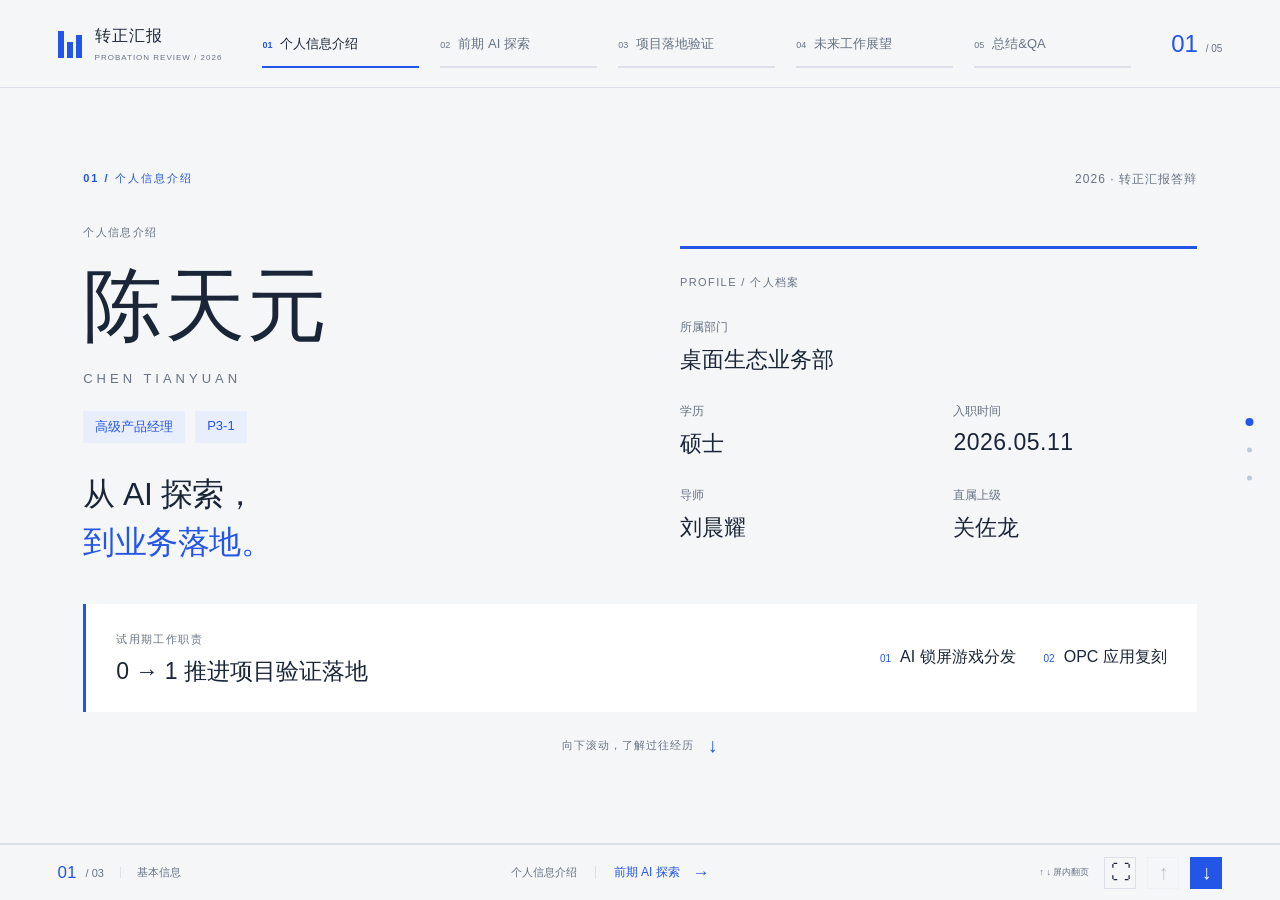
==== docs/index.html @ b596bbc9 "v1.0" ====
<!doctype html><html lang="zh-CN"><head><meta charset="utf-8"><meta name="viewport" content="width=device-width,initial-scale=1"><meta name="color-scheme" content="light"><title>个人信息介绍 · 陈天元转正汇报答辩</title><meta name="description" content="陈天元转正汇报答辩，纵向分屏演示。"><link rel="icon" href="data:image/svg+xml,%3Csvg xmlns='http://www.w3.org/2000/svg' viewBox='0 0 64 64'%3E%3Crect width='64' height='64' rx='12' fill='%232355e6'/%3E%3Ctext x='32' y='44' text-anchor='middle' fill='white' font-size='38'%3EC%3C/text%3E%3C/svg%3E"><link rel="stylesheet" href="assets/styles.css?v=9"><script src="assets/presentation.js?v=6" defer></script></head><body data-page="0"><a class="skip-link" href="#profile">跳至正文</a><header class="topbar"><a class="brand" href="index.html" aria-label="返回个人信息介绍"><span class="brand-icon" aria-hidden="true"><i></i><i></i><i></i></span><span>转正汇报<small>PROBATION REVIEW / 2026</small></span></a><nav class="progress-nav" aria-label="答辩章节"><a href="index.html" data-chapter="0" aria-current="page"><small>01</small>个人信息介绍<i></i></a><a href="02-ai-exploration.html" data-chapter="1"><small>02</small>前期 AI 探索<i></i></a><a href="03-project-validation.html" data-chapter="2"><small>03</small>项目落地验证<i></i></a><a href="04-outlook.html" data-chapter="3"><small>04</small>未来工作展望<i></i></a><a href="05-summary-qa.html" data-chapter="4"><small>05</small>总结&QA<i></i></a></nav><span class="chapter-count"><strong>01</strong> / 05</span></header><main class="deck" id="main" tabindex="-1" aria-label="个人信息介绍纵向演示"><section id="profile" class="slide profile-slide" data-chapter="0" data-label="基本信息" aria-labelledby="profile-title"><div class="slide-inner"><div class="intro-kicker"><span class="eyebrow">01 / 个人信息介绍</span><span class="review-tag">2026 · 转正汇报答辩</span></div><div class="profile-hero"><div class="hero-name"><p class="micro">个人信息介绍</p><h1 id="profile-title">陈天元<span>CHEN TIANYUAN</span></h1><div class="role-row"><span>高级产品经理</span><span>P3-1</span></div><p class="hero-statement">从 AI 探索，<br><em>到业务落地。</em></p></div><div class="profile-details"><span class="micro">PROFILE / 个人档案</span><dl class="facts"><div><dt>所属部门</dt><dd>桌面生态业务部</dd></div><div><dt>学历</dt><dd>硕士</dd></div><div><dt>入职时间</dt><dd class="date">2026.05.11</dd></div><div><dt>导师</dt><dd>刘晨耀</dd></div><div><dt>直属上级</dt><dd>关佐龙</dd></div></dl></div></div><div class="responsibility"><div><span class="micro">试用期工作职责</span><h2>0 → 1 推进项目验证落地</h2></div><div class="project-tags"><span><i>01</i>AI 锁屏游戏分发</span><span><i>02</i>OPC 应用复刻</span></div></div><a class="scroll-cue" href="#experience">向下滚动，了解过往经历 <span>↓</span></a></div></section><section id="experience" class="slide experience-slide" data-chapter="0" data-label="过往经历与项目" aria-labelledby="experience-title"><div class="slide-inner"><div class="experience-lead"><p class="eyebrow">01 / 个人信息介绍</p><h2 id="experience-title">多年 <em>AI & Agent</em> 产品经验</h2><p class="experience-summary">主导多个北美 AI 产品 <strong>0–1 落地</strong>，完成产品业务闭环。</p><div class="capability"><span>AI 全链路构建</span><div class="capability-steps"><b>数据采集</b><i aria-hidden="true">→</i><b>数据标注</b><i aria-hidden="true">→</i><b>Benchmark 设计</b><i aria-hidden="true">→</i><b>模型训练</b><i aria-hidden="true">→</i><b>调参优化</b><i aria-hidden="true">→</i><b>Agent 编排</b></div></div></div><div class="case-grid">
<article class="case-card panel"><div class="case-top"><span class="case-index">01</span><span class="micro">内容分发 · 商业闭环</span><span class="arrow-icon">↗</span></div><h3>北美短剧分发平台</h3><p class="case-description">跑通素人内容分发业务，完成 AI 生成到商业转化闭环。</p><div class="metrics"><div><strong><span>＞</span>1,000</strong><span>月活跃用户（MAU）</span></div><div><strong>100<span>+</span></strong><span>人均月发布量</span></div><div><strong><span>$</span>15</strong><span>平均单次发布变现</span></div></div><div class="case-highlight"><span class="highlight-icon">✦</span><p><b>Agent 7×24 小时账号托管</b><br>支持自动发布、自主运营涨粉。</p></div></article>
<article class="case-card panel"><div class="case-top"><span class="case-index">02</span><span class="micro">跨境电商 · 增长提效</span><span class="arrow-icon">↗</span></div><h3>企业 AI 中台</h3><p class="case-description">支撑跨境电商 GMV 增长与成本结构优化。</p><div class="metrics"><div><strong>60<span>% ↓</span></strong><span>商品上新周期</span></div><div><strong><span>+</span>18<span>%</span></strong><span>订单数</span></div><div><strong>亿级</strong><span>间接赋能 GMV 增长</span></div></div><div class="case-highlight"><span class="highlight-icon">✦</span><p><b>市场调研 & 商品素材生成 Agent</b><br>搭建供应链模型，提高流转率。</p></div></article>
</div></div></section><section id="trial-review" class="slide trial-slide" data-chapter="0" data-label="试用期回顾" aria-labelledby="trial-review-title"><div class="slide-inner"><div class="experience-lead"><p class="eyebrow">01 / 个人信息介绍</p><h2 id="trial-review-title">试用期回顾</h2><p class="experience-summary">从了解业务与团队，到探索方向、实践落地。</p></div><div class="trial-timeline"><article class="trial-stage"><div class="trial-stage-head"><span>01</span><p>第 1 个月</p></div><ul><li>公司制度、企业背景培训</li><li>业务学习了解</li></ul></article><article class="trial-stage"><div class="trial-stage-head"><span>02</span><p>第 2–3 个月</p></div><ul><li>AI 方向探索脑爆</li><li>Demo 构建及初步验证</li></ul></article><article class="trial-stage"><div class="trial-stage-head"><span>03</span><p>第 4–6 个月</p></div><ul><li>AI 项目落地实践</li></ul></article></div></div></section></main><nav class="screen-dots" aria-label="本模块分屏导航"><a href="#profile" aria-label="第 1 屏：基本信息" title="基本信息" aria-current="true"><i></i></a><a href="#experience" aria-label="第 2 屏：过往经历与项目" title="过往经历与项目"><i></i></a><a href="#trial-review" aria-label="第 3 屏：试用期回顾" title="试用期回顾"><i></i></a></nav><footer class="presentation-controls"><div class="current-screen"><strong>01</strong><span>/ 03</span><i></i><span class="screen-label">基本信息</span></div><nav class="module-navigation" aria-label="切换模块"><span class="module-start">个人信息介绍</span><span class="module-divider"></span><a class="module-link next-module" href="02-ai-exploration.html">前期 AI 探索<span>→</span></a></nav><div class="control-actions"><span class="keyboard-tip">↑ ↓ 屏内翻页</span><button class="fullscreen-button" aria-label="全屏演示" title="全屏演示（F）">⛶</button><button class="previous-screen" aria-label="上一屏" title="上一屏（↑）" disabled>↑</button><button class="next-screen" aria-label="下一屏" title="下一屏（↓）" >↓</button></div></footer><div class="toast" role="status"></div></body></html>
---- docs/assets/styles.css ----
:root{font-family:Arial,"PingFang SC","Microsoft YaHei",sans-serif;color:#1a2537;background:#f5f6f8;--blue:#2355e6;--muted:#677383;--line:#dce1e9;--header:88px;--footer:56px;font-synthesis:none;-webkit-font-smoothing:antialiased}*{box-sizing:border-box}body{margin:0;overflow:hidden}a{color:inherit;text-decoration:none}button{font:inherit;border:0;background:none;color:inherit;cursor:pointer}h1,h2,h3,p,dl{margin:0}em{font-style:normal;color:var(--blue)}a:focus-visible,button:focus-visible{outline:2px solid var(--blue);outline-offset:5px}::selection{background:#dce5ff}.topbar{position:fixed;top:0;left:0;right:0;height:var(--header);display:flex;align-items:center;gap:40px;padding:0 4.5%;background:#f5f6f8f5;border-bottom:1px solid var(--line);z-index:20;backdrop-filter:blur(16px)}.brand{display:flex;align-items:center;gap:13px;white-space:nowrap;font-size:16px;font-weight:600;letter-spacing:1px}.brand small{display:block;margin-top:6px;font-size:8px;font-weight:400;letter-spacing:1px;color:var(--muted)}.brand-icon{display:flex;gap:3px;align-items:flex-end;height:28px}.brand-icon i{display:block;width:6px;height:27px;background:var(--blue)}.brand-icon i:nth-child(2){height:16px}.brand-icon i:last-child{height:23px}.progress-nav{display:flex;align-items:center;gap:21px;flex:1;min-width:0}.progress-nav a{position:relative;flex:1;white-space:nowrap;font-size:13px;color:var(--muted);padding:20px 0}.progress-nav small{font-size:9px;margin-right:8px;color:var(--muted)}.progress-nav a i{position:absolute;bottom:5px;height:2px;width:100%;left:0;background:var(--line)}.progress-nav a[aria-current]{color:#1a2537;font-weight:600}.progress-nav a[aria-current] small{color:var(--blue)}.progress-nav a[aria-current] i{background:var(--blue)}.progress-nav a.completed i{background:#aabcf3}.chapter-count{font-size:10px;color:var(--muted);white-space:nowrap}.chapter-count strong{font-size:24px;font-weight:400;color:var(--blue);margin-right:5px}.deck{position:fixed;inset:var(--header) 0 var(--footer);overflow-y:auto;overflow-x:hidden;scroll-behavior:smooth;scroll-snap-type:y proximity;overscroll-behavior-y:contain;scrollbar-width:thin;scrollbar-color:#c3cddd transparent}.slide{min-height:100%;scroll-snap-align:start;position:relative;display:flex;align-items:center;border-bottom:1px solid var(--line);padding:38px 6.5% 42px}.slide:last-child{border:0}.slide-inner{width:100%;max-width:1300px;margin:auto}.eyebrow{font-size:11px;letter-spacing:2px;color:var(--blue);font-weight:600;line-height:1.6}.micro{font-size:11px;color:var(--muted);letter-spacing:1.4px;line-height:1.7}.intro-kicker{display:flex;justify-content:space-between;align-items:center;margin-bottom:35px}.review-tag{font-size:12px;color:var(--muted);letter-spacing:1px}.profile-hero{display:grid;grid-template-columns:1fr 1fr;gap:80px;align-items:center}.hero-name h1{font-size:80px;font-weight:600;letter-spacing:2px;line-height:1.25;margin-top:14px}.hero-name h1 span{display:block;font-size:13px;font-weight:400;color:var(--muted);letter-spacing:4px;margin-top:15px}.role-row{display:flex;gap:10px;margin-top:24px}.role-row span{padding:7px 12px;background:#e9eefc;color:var(--blue);font-size:13px}.hero-statement{font-size:32px;line-height:1.5;letter-spacing:-.5px;margin-top:27px}.profile-details{border-top:3px solid var(--blue);padding-top:23px}.facts{display:grid;grid-template-columns:1fr 1fr;gap:28px 30px;margin-top:27px}.facts div:first-child{grid-column:1/-1}.facts dt{font-size:12px;color:var(--muted);margin-bottom:9px}.facts dd{font-size:22px;margin:0;font-weight:500}.facts .date{font-size:23px;letter-spacing:.5px}.responsibility{display:flex;align-items:center;justify-content:space-between;gap:30px;margin-top:38px;padding:25px 30px;background:#fff;border-left:3px solid var(--blue)}.responsibility h2{font-size:23px;font-weight:500;margin-top:7px}.project-tags{display:flex;gap:28px;flex-wrap:wrap}.project-tags span{font-size:16px}.project-tags i{font-style:normal;font-size:10px;color:var(--blue);margin-right:9px}.scroll-cue{display:flex;align-items:center;gap:14px;width:max-content;margin:22px auto 0;font-size:11px;letter-spacing:1px;color:var(--muted)}.scroll-cue span{font-size:20px;color:var(--blue)}.slide-heading{display:flex;align-items:flex-end;justify-content:space-between;gap:24px;margin-bottom:30px}.slide-heading .eyebrow{margin-bottom:14px}.slide-heading h2{font-size:36px;font-weight:600;line-height:1.4;letter-spacing:-1px}.heading-note{font-size:11px;color:var(--muted);line-height:1.8;white-space:nowrap;border-left:2px solid var(--blue);padding-left:14px;margin-bottom:7px}.experience-intro{margin-bottom:28px}.experience-intro>p{font-size:14px;color:var(--muted);line-height:1.9}.experience-intro strong{display:block;font-size:20px;color:#1a2537;font-weight:500;margin-bottom:5px}.capability{display:flex;gap:17px;align-items:center;flex-wrap:wrap;margin-top:17px;font-size:12px}.capability>span{color:var(--blue);border-right:1px solid var(--line);padding-right:17px}.capability b{font-weight:400}.capability i{font-style:normal;color:#91a2c4}.case-grid{display:grid;grid-template-columns:1fr 1fr;gap:24px}.case-card{background:#fff;padding:25px 28px 20px;border-top:3px solid var(--blue);min-width:0;display:flex;flex-direction:column}.case-top{display:flex;gap:13px;align-items:center;margin-bottom:20px}.case-index{font-size:12px;color:var(--blue)}.case-top .micro{font-size:10px}.arrow-icon{margin-left:auto;color:var(--blue);font-size:20px}.case-card h3{font-size:26px;font-weight:600;margin-bottom:12px;letter-spacing:-.5px}.case-description{color:var(--muted);font-size:13px;line-height:1.8;min-height:47px}.metrics{display:grid;grid-template-columns:repeat(3,1fr);gap:14px;margin:28px 0}.metrics>div{display:flex;flex-direction:column;gap:9px}.metrics strong{font-size:38px;letter-spacing:-1.5px;font-weight:400;color:var(--blue);white-space:nowrap}.metrics strong span{font-size:19px;letter-spacing:-.5px}.metrics>div>span{font-size:10px;color:var(--muted);line-height:1.6}.case-highlight{display:flex;align-items:flex-start;gap:10px;border-top:1px solid var(--line);padding-top:18px;margin-top:auto}.highlight-icon{color:var(--blue)}.case-highlight p{font-size:12px;color:var(--muted);line-height:1.9}.case-highlight b{color:#1a2537;font-weight:500}.metric-note{font-size:9px;color:var(--muted);margin-top:9px}.reflections{margin-top:45px;display:grid;gap:0}.reflections article{display:grid;grid-template-columns:180px 180px 1fr;align-items:center;gap:30px;border-top:1px solid var(--line);padding:35px 0}.reflections article:last-child{border-bottom:1px solid var(--line)}.reflection-number{color:var(--blue);font-size:11px;letter-spacing:1px}.reflections h3{font-size:26px;font-weight:500}.reflections p{font-size:17px;line-height:1.9;color:var(--muted);max-width:640px}.section-description{font-size:15px;line-height:1.8;color:var(--muted);margin-bottom:32px}.framework-grid{display:grid;gap:24px}.cols-3{grid-template-columns:repeat(3,1fr)}.cols-2{grid-template-columns:repeat(2,1fr)}.framework-card{background:#fff;border-top:3px solid var(--blue);padding:32px;position:relative;min-height:330px;overflow:hidden}.framework-index{position:absolute;right:22px;top:10px;font-size:90px;letter-spacing:-5px;color:#eff2fc}.framework-card .micro{position:relative;color:var(--blue);margin-bottom:30px}.framework-card h3{position:relative;font-size:24px;line-height:1.5;font-weight:500;margin-bottom:15px}.framework-card>p:not(.micro){font-size:14px;line-height:1.9;color:var(--muted);max-width:360px}.empty-lines{display:grid;gap:12px;margin:30px 0}.empty-lines i{height:1px;background:var(--line)}.empty-lines i:nth-child(2){width:80%}.empty-lines i:last-child{width:60%}.framework-card>small{font-size:11px;color:var(--muted)}.qa-layout{display:grid;grid-template-columns:1fr 1fr;gap:60px;align-items:center;margin-top:40px}.qa-layout h3{font-size:60px;font-weight:500;letter-spacing:-2px;margin:20px 0 25px}.qa-layout h3 span{display:block;font-size:30px;letter-spacing:0;color:var(--muted);margin-top:12px}.qa-layout>div>p:not(.eyebrow){font-size:13px;color:var(--muted)}.qa-prompt{margin-top:40px;border-left:2px solid var(--blue);padding-left:17px}.qa-prompt span{font-size:12px;color:var(--blue)}.qa-prompt p{font-size:13px;line-height:1.8;color:var(--muted);margin-top:9px}.qa-art{aspect-ratio:1.2;display:flex;flex-direction:column;align-items:center;justify-content:center;background:#e9eefc;position:relative;overflow:hidden}.qa-art:before,.qa-art:after{content:"";position:absolute;width:85%;height:45%;border:1px solid #cbd6f5;border-radius:50%;transform:rotate(-35deg)}.qa-art:after{transform:rotate(35deg)}.qa-art>span{font-size:130px;color:var(--blue);letter-spacing:-8px;position:relative;z-index:1}.qa-art i{font:italic 70px Georgia,serif;color:#7886a1;margin:0 4px}.qa-art p{font-size:11px!important;position:relative;z-index:1;margin-top:20px;letter-spacing:1px}.screen-dots{position:fixed;right:18px;top:50%;transform:translateY(-50%);z-index:15;display:flex;flex-direction:column;gap:3px}.screen-dots a{height:25px;width:25px;display:grid;place-items:center}.screen-dots i{width:5px;height:5px;background:#bdc8de;border-radius:50%;transition:transform .2s,background .2s}.screen-dots a[aria-current] i{background:var(--blue);transform:scale(1.6)}.presentation-controls{height:var(--footer);position:fixed;bottom:0;left:0;right:0;display:flex;align-items:center;justify-content:space-between;padding:0 4.5%;border-top:1px solid var(--line);background:#f5f6f8f5;backdrop-filter:blur(16px);z-index:20}.current-screen{display:flex;align-items:center;gap:9px;font-size:11px;color:var(--muted)}.current-screen strong{font-size:17px;color:var(--blue);font-weight:500}.current-screen i{height:11px;width:1px;background:var(--line);margin:0 7px}.control-actions{display:flex;align-items:center;gap:11px}.control-actions button{width:32px;height:32px;font-size:20px;border:1px solid var(--line)}.control-actions .next-screen{color:white;background:var(--blue);border-color:var(--blue)}.control-actions button:disabled{opacity:.25;cursor:default}.control-actions button:hover:not(:disabled){box-shadow:0 0 0 2px #2355e61a}.keyboard-tip{font-size:10px;color:var(--muted);margin-right:16px}.skip-link{position:fixed;top:-90px;left:20px;padding:12px;background:var(--blue);color:white;z-index:50}.skip-link:focus{top:10px}.toast{position:fixed;bottom:75px;left:50%;transform:translateX(-50%);background:#1a2537;color:white;padding:12px 20px;font-size:12px;border-radius:4px;z-index:30;opacity:0;pointer-events:none}.toast.show{opacity:1}
@media(min-width:1550px) and (min-height:900px){.hero-name h1{font-size:100px}.hero-statement{font-size:40px}.profile-hero{gap:120px}.facts{gap:35px}.facts dd{font-size:25px}.responsibility{margin-top:55px;padding:32px}.slide-heading h2{font-size:44px}.case-card{padding:35px}.case-card h3{font-size:30px}.metrics strong{font-size:46px}.case-description,.case-highlight p{font-size:15px}.metrics>div>span{font-size:12px}.experience-intro>p{font-size:17px}.experience-intro strong{font-size:24px}.reflections article{padding:45px 0}}
@media(max-width:1150px){.topbar{gap:25px;padding:0 4%}.progress-nav{gap:14px}.progress-nav a{font-size:11px}.brand{font-size:14px}.brand small{font-size:7px}.chapter-count{display:none}.slide{padding-left:6%;padding-right:6%}.profile-hero{gap:55px}.hero-name h1{font-size:70px}.hero-statement{font-size:29px}.facts dd{font-size:20px}.responsibility h2{font-size:21px}.project-tags{gap:15px}.project-tags span{font-size:13px}.slide-heading h2{font-size:31px}.heading-note{font-size:10px}.case-card{padding:23px}.case-card h3{font-size:23px}.metrics strong{font-size:31px}.metrics strong span{font-size:16px}.metrics>div>span{font-size:9px}.reflections article{grid-template-columns:140px 150px 1fr;gap:20px}.reflections p{font-size:15px}.reflections h3{font-size:23px}.framework-card{padding:24px}.framework-card h3{font-size:21px}.qa-layout{gap:35px}.qa-layout h3{font-size:50px}.qa-art>span{font-size:100px}}
@media(max-width:800px){:root{--header:118px}.topbar{padding:15px 25px 0;gap:8px;flex-wrap:wrap;align-content:space-between}.brand{font-size:14px}.chapter-count{display:block;margin-left:auto}.progress-nav{order:3;flex-basis:100%;overflow-x:auto;gap:24px;min-height:55px;scrollbar-width:none}.progress-nav a{flex:none;font-size:12px;padding:17px 0;min-width:110px}.progress-nav a:last-child{min-width:80px}.slide{padding:32px 35px 36px}.screen-dots{right:5px}.profile-hero{gap:35px}.hero-name h1{font-size:57px}.hero-statement{font-size:26px}.facts{gap:24px 20px}.facts dd{font-size:17px}.facts .date{font-size:18px}.responsibility{padding:22px;align-items:flex-start;flex-direction:column;gap:18px}.responsibility h2{font-size:22px}.project-tags span{font-size:15px}.slide-heading{display:block}.slide-heading h2{font-size:30px}.heading-note{margin-top:16px;white-space:normal}.case-grid{gap:18px}.case-card{padding:20px}.case-card h3{font-size:21px}.metrics{gap:7px}.metrics strong{font-size:26px}.metrics strong span{font-size:14px}.case-description{font-size:12px}.case-highlight p{font-size:11px}.reflections article{grid-template-columns:140px 1fr;gap:12px 25px}.reflections p{grid-column:2}.framework-grid{grid-template-columns:1fr}.framework-card{min-height:245px;padding:24px}.empty-lines{margin:20px 0}.framework-card .micro{margin-bottom:15px}.qa-layout{grid-template-columns:1fr;gap:30px}.qa-art{aspect-ratio:2;min-height:270px}.qa-layout h3{font-size:48px}.qa-layout h3 span{font-size:28px}.keyboard-tip{display:none}}
@media(max-width:600px){:root{--footer:60px}.deck{scroll-snap-type:none}.topbar{padding-left:20px;padding-right:20px}.slide{padding:30px 25px 35px;align-items:flex-start}.slide-inner{margin:0}.screen-dots{display:none}.intro-kicker{margin-bottom:26px}.eyebrow{font-size:10px}.review-tag{font-size:9px}.profile-hero{grid-template-columns:1fr;gap:30px}.hero-name h1{font-size:66px}.hero-name h1 span{font-size:11px}.hero-name>.micro{font-size:11px}.role-row{margin-top:19px}.hero-statement{font-size:27px;margin-top:22px}.hero-statement br{display:none}.profile-details{padding-top:18px}.facts{margin-top:20px;gap:23px}.facts div:first-child{grid-column:auto}.facts dd{font-size:17px}.facts .date{font-size:18px}.facts dt{font-size:11px}.responsibility{margin-top:28px;padding:20px;gap:18px}.responsibility h2{font-size:19px}.project-tags{display:grid;gap:13px}.project-tags span{font-size:14px}.scroll-cue{font-size:10px;margin-top:20px}.slide-heading h2{font-size:29px;line-height:1.5}.slide-heading h2 em{display:block}.slide-heading .eyebrow{margin-bottom:15px}.slide-heading{margin-bottom:25px}.experience-intro>p{font-size:13px}.experience-intro strong{font-size:20px}.capability{gap:10px;font-size:10px}.capability>span{width:100%;border:0;padding:0;font-size:11px}.case-grid{grid-template-columns:1fr;gap:20px}.case-card{padding:24px 21px}.case-card h3{font-size:25px}.case-description{font-size:13px;min-height:0}.metrics strong{font-size:31px}.metrics strong span{font-size:15px}.metrics>div>span{font-size:10px}.case-highlight p{font-size:12px}.metric-note{font-size:9px}.reflections{margin-top:15px}.reflections article{display:block;padding:27px 0}.reflections h3{margin:15px 0 12px;font-size:25px}.reflections p{font-size:15px}.reflection-number{font-size:10px}.framework-card h3{font-size:23px}.framework-card>p:not(.micro){font-size:13px}.section-description{font-size:13px}.qa-layout{margin-top:30px}.qa-layout h3{font-size:48px}.qa-layout>div>p:not(.eyebrow){font-size:11px}.qa-prompt{margin-top:30px}.qa-prompt p{font-size:12px}.qa-art{aspect-ratio:1.3;min-height:250px}.qa-art>span{font-size:105px}.qa-art i{font-size:60px}.qa-art p{font-size:9px!important}.presentation-controls{padding:0 20px}.current-screen{gap:6px;font-size:10px}.current-screen i{margin:0 3px}.control-actions{gap:7px}.control-actions button{width:30px;height:30px}.toast{max-width:90%;width:max-content}}
@media(max-height:760px){.deck{scroll-snap-type:none}.slide{padding-top:30px;padding-bottom:35px}.intro-kicker{margin-bottom:24px}.hero-name h1{font-size:62px}.hero-statement{font-size:28px;margin-top:20px}.facts{gap:21px}.responsibility{margin-top:25px}.scroll-cue{margin-top:16px}}
@media(prefers-reduced-motion:reduce){.deck{scroll-behavior:auto;scroll-snap-type:none}*{transition:none!important}}
@media print{body{overflow:visible;background:#fff}.topbar,.presentation-controls,.screen-dots,.scroll-cue,.skip-link,.toast{display:none}.deck{position:static;overflow:visible}.slide{display:block;min-height:0;padding:20px 0;break-after:page;border:0}.slide:last-child{break-after:auto}.slide-inner{max-width:none}.case-card,.framework-card,.reflections article{break-inside:avoid}.slide-heading h2{font-size:28px}.hero-name h1{font-size:60px}.case-card{border:1px solid var(--line)}@page{size:A4 landscape;margin:15mm}}
/* Independent modules: page navigation and focused experience presentation. */
.module-navigation{display:flex;align-items:center;gap:18px;margin:0 22px}.module-link{display:inline-flex;align-items:center;gap:13px;font-size:12px;white-space:nowrap;min-height:34px}.module-link:hover{color:var(--blue)}.module-link span{font-size:17px}.next-module{color:var(--blue);font-weight:500}.module-start{font-size:11px;color:var(--muted)}.module-divider{height:13px;width:1px;background:var(--line)}.keyboard-tip{font-size:9px;margin-right:4px}.current-screen{white-space:nowrap}.experience-lead{margin-bottom:28px}.experience-lead .eyebrow{margin-bottom:19px}.experience-lead h2{font-size:41px;line-height:1.35;letter-spacing:-1px;font-weight:600}.experience-summary{font-size:20px;line-height:1.8;color:#39465a;margin-top:14px}.experience-summary strong{font-weight:600;color:var(--blue)}.experience-lead .capability{margin-top:25px;padding:20px 24px;display:flex;gap:28px;background:#eaf0ff;border-left:3px solid var(--blue);flex-wrap:nowrap}.experience-lead .capability>span{font-size:17px;font-weight:600;color:var(--blue);white-space:nowrap;padding-right:28px;border-right:1px solid #c8d4f2}.capability-steps{display:flex;align-items:center;justify-content:space-between;flex:1;gap:20px}.capability-steps b{font-size:17px;font-weight:500;white-space:nowrap}.capability-steps i{font-size:20px;color:#8096c7}.experience-slide .case-highlight{background:#f0f4ff;border:0;border-left:3px solid var(--blue);padding:17px 16px;margin-top:auto;gap:9px}.experience-slide .case-highlight p{font-size:15px;line-height:1.85;color:#3b4b67}.experience-slide .case-highlight b{font-size:17px;line-height:1.7;color:var(--blue);font-weight:600}.experience-slide .case-highlight .highlight-icon{font-size:16px}.experience-slide .case-card{padding-bottom:25px}.experience-slide .metrics{margin:24px 0}.experience-slide .case-description{min-height:47px}.slide video,.slide iframe,.slide img{max-width:100%}.slide video{height:auto}
@media(min-width:1550px) and (min-height:900px){.experience-lead h2{font-size:48px}.experience-summary{font-size:23px}.experience-lead .capability>span,.capability-steps b{font-size:20px}.experience-slide .case-highlight b{font-size:21px}.experience-slide .case-highlight p{font-size:17px}}
@media(max-width:1150px){.keyboard-tip{display:none}.module-navigation{gap:13px;margin:0 15px}.module-link{font-size:11px;gap:9px}.experience-lead h2{font-size:36px}.experience-summary{font-size:18px}.experience-lead .capability{gap:20px;padding:18px}.experience-lead .capability>span{font-size:15px;padding-right:20px}.capability-steps{gap:13px}.capability-steps b{font-size:15px}.experience-slide .case-highlight{padding:14px 12px}.experience-slide .case-highlight b{font-size:15px}.experience-slide .case-highlight p{font-size:13px}}
@media(max-width:800px){:root{--footer:98px}.presentation-controls{display:grid;grid-template-columns:1fr auto;grid-template-rows:49px 49px;padding:0 25px;gap:0}.current-screen{grid-column:1;grid-row:1}.control-actions{grid-column:2;grid-row:1}.module-navigation{grid-column:1/-1;grid-row:2;justify-content:space-between;margin:0;border-top:1px solid var(--line);height:100%}.module-link{font-size:12px}.module-divider{display:none}.experience-lead h2{font-size:32px}.experience-summary{font-size:17px}.experience-lead .capability{flex-direction:column;align-items:stretch;gap:15px}.experience-lead .capability>span{border:0;padding:0}.capability-steps{gap:9px}.capability-steps b{font-size:14px}.experience-slide .case-highlight b{font-size:15px}.experience-slide .case-highlight p{font-size:13px}}
@media(max-width:600px){.presentation-controls{padding:0 20px}.experience-lead h2{font-size:31px;line-height:1.5;letter-spacing:-.8px}.experience-summary{font-size:17px;line-height:1.9;margin-top:15px}.experience-lead .capability{padding:19px 16px;gap:17px;margin-top:22px}.experience-lead .capability>span{width:auto;font-size:16px}.capability-steps{flex-direction:column;align-items:stretch;gap:9px}.capability-steps b{font-size:17px;text-align:center;padding:10px;background:#ffffffb3}.capability-steps i{transform:rotate(90deg);text-align:center;line-height:1;font-size:18px}.experience-slide .case-highlight{padding:17px 13px;margin-top:0}.experience-slide .case-highlight b{font-size:16px}.experience-slide .case-highlight p{font-size:14px}.experience-slide .case-description{min-height:0}.module-link{font-size:11px}.module-start{font-size:11px}}
@media print{.module-navigation{display:none}.experience-lead h2{font-size:30px}.experience-summary{font-size:16px}.experience-lead .capability{padding:15px}.experience-slide .case-highlight b{font-size:15px}.experience-slide .case-highlight p{font-size:12px}}
/* Trial period timeline: a third screen within chapter 01. */
.trial-stage-head{display:flex;align-items:center;gap:16px;padding-bottom:22px;border-bottom:1px solid var(--line)}.trial-stage-head>span{font-size:12px;color:var(--blue);background:#e9eefc;width:34px;height:34px;display:grid;place-items:center}.trial-stage-head p{font-size:22px;font-weight:600}.trial-timeline{display:grid;grid-template-columns:repeat(3,1fr);gap:24px;margin-top:38px}.trial-stage{background:#fff;border-top:3px solid var(--blue);padding:27px 30px;min-height:210px}.trial-stage ul{padding:18px 0 0 18px;margin:0;color:#49576b}.trial-stage li{font-size:16px;line-height:1.9;padding:3px 0 3px 3px}.trial-stage li::marker{color:var(--blue)}.trial-slide .experience-summary{margin-top:14px}.capability-steps{gap:10px}.capability-steps b{font-size:15px}.experience-lead .capability>span{padding-right:18px}.capability-steps i{font-size:16px}
@media(max-width:1150px){.trial-timeline{gap:15px}.trial-stage{padding:23px 20px}.trial-stage-head p{font-size:20px}.trial-stage li{font-size:14px}.experience-lead .capability{gap:15px}.experience-lead .capability>span{padding-right:15px}.capability-steps{gap:7px}.capability-steps b{font-size:13px}}
@media(max-width:800px){.trial-timeline{grid-template-columns:1fr;gap:14px;margin-top:24px}.trial-stage{min-height:0;padding:21px 22px}.trial-stage-head{padding-bottom:13px}.trial-stage-head p{font-size:19px}.trial-stage ul{display:flex;flex-wrap:wrap;gap:4px 25px;padding-top:12px}.trial-stage li{font-size:14px}.experience-lead .capability{align-items:stretch;flex-direction:column}.experience-lead .capability>span{font-size:15px}.capability-steps{display:grid;grid-template-columns:1fr 16px 1fr 16px;justify-items:stretch;gap:7px 8px}.capability-steps b{display:grid;place-items:center;text-align:center;white-space:normal;min-height:40px;padding:7px;background:#ffffffb3;font-size:13px}.capability-steps i{text-align:center;font-size:15px}.capability-steps i:nth-of-type(3){display:none}.capability-steps b:nth-of-type(5){grid-column:1/3}.capability-steps i:nth-of-type(4){display:none}.capability-steps b:nth-of-type(6){grid-column:3/5}}
@media(max-width:600px){.trial-timeline{gap:12px;margin-top:22px}.trial-stage{padding:17px 18px}.trial-stage-head{gap:12px}.trial-stage-head>span{width:30px;height:30px}.trial-stage ul{display:block;padding:12px 0 0 18px}.trial-stage li{font-size:14px}.capability-steps{grid-template-columns:1fr;gap:5px}.capability-steps b,.capability-steps b:nth-of-type(5),.capability-steps b:nth-of-type(6){grid-column:auto;min-height:38px;font-size:14px}.capability-steps i{transform:rotate(90deg);font-size:14px;line-height:1}.capability-steps i:nth-of-type(3),.capability-steps i:nth-of-type(4){display:block}}
.exploration-grid{display:grid;grid-template-columns:1fr 1fr;gap:26px;margin-top:38px}.exploration-card{background:#fff;border-top:3px solid var(--blue);padding:27px 30px 30px;min-height:380px}.exploration-card-top{display:flex;align-items:center;gap:15px}.exploration-card-top>span{font-size:12px;color:var(--blue);background:#e9eefc;width:34px;height:34px;display:grid;place-items:center}.exploration-card-top p{font-size:19px;font-weight:600}.exploration-card h3{font-size:27px;letter-spacing:-.4px;margin:19px 0 10px}.exploration-card>p{font-size:14px;line-height:1.9;color:var(--muted);max-width:450px}.exploration-visual{height:185px;background:#edf1fc;margin-top:24px;position:relative;overflow:hidden}.visual-content{display:grid;place-items:center;background:linear-gradient(120deg,#edf1fc,#f5f6f8)}.media-frame{width:180px;height:110px;position:relative;border:1px solid #becbea;border-radius:3px;transform:rotate(-7deg);background:linear-gradient(140deg,#dfe7fb 0 38%,#c2d2f2 38% 40%,#e9eef9 40%);box-shadow:0 8px 20px #243d7510}.media-frame i{position:absolute;width:31px;height:31px;border:1px solid #7e97cb;border-radius:50%;left:74px;top:36px}.media-frame i:nth-child(2){width:68px;height:20px;border-radius:50%;transform:rotate(-38deg);left:54px;top:29px}.media-frame i:nth-child(3){width:120px;height:1px;border:0;border-top:1px dashed #8198c6;left:29px;top:55px}.media-frame>b{position:absolute;right:-20px;bottom:-16px;font-size:11px;letter-spacing:2px;background:var(--blue);color:white;padding:7px 9px}.media-caption{position:absolute;bottom:14px;display:flex;gap:8px;right:15px}.media-caption span{font-size:8px;letter-spacing:1px;color:#4c6391;border:1px solid #cbd5eb;padding:5px 7px}.visual-code{background:#1b2a44;display:flex;align-items:center;justify-content:center}.code-window{position:relative;width:64%;height:130px;background:#243653;border:1px solid #3a4f73;padding:24px 17px}.code-top{position:absolute;top:0;left:0;right:0;height:22px;background:#2e4264;display:flex;align-items:center;gap:4px;padding:0 9px}.code-top i{height:5px;width:5px;border-radius:50%;background:#8196c0}.code-top span{margin-left:auto;font-size:7px;letter-spacing:1px;color:#b6c4df}.code-line{height:11px;display:flex;align-items:center;gap:10px;margin:11px 0}.code-line>b{font-size:7px;color:#8699bd;font-weight:400}.code-line>i{height:4px;width:58%;background:#82a0dd;border-radius:2px}.code-line:nth-of-type(3)>i{width:76%;background:#97c8be}.code-line.short>i{width:38%;background:#bd9bd8}.code-cursor{position:absolute;right:17px;bottom:12px;color:#b5c9f0;font-size:14px}.game-symbol{position:absolute;right:15%;bottom:23px;background:var(--blue);color:white;font-size:12px;width:31px;height:31px;display:grid;place-items:center}.exploration-slide .section-description{margin-bottom:0}
.exploration-slide .slide-heading{margin-bottom:14px}.exploration-thesis{border-left:3px solid var(--blue);padding:10px 0 10px 20px;margin:8px 0 25px}.exploration-thesis p{font-size:23px;font-weight:500;line-height:1.6;color:#1a2537}.exploration-thesis strong{font-size:23px;line-height:1.6;color:var(--blue);font-weight:600}.exploration-card .game-outcome{font-size:17px;font-weight:600;line-height:1.8;color:var(--blue);margin-top:15px;max-width:500px}
.content-generation-slide .slide-heading{margin-bottom:13px}.module-stage{font-size:10px;letter-spacing:1px;color:var(--muted)}.generation-statement{max-width:1050px;font-size:22px;font-weight:500;line-height:1.8;color:#263248;margin:6px 0 24px}.generation-statement strong{font-weight:600;color:var(--blue)}.content-generation-visuals{display:grid;grid-template-columns:1fr 1fr;align-items:start;gap:20px}.visual-panel{margin:0;background:#fff;border-top:3px solid var(--blue);padding:14px 16px 16px;min-width:0}.visual-panel figcaption{display:flex;align-items:center;gap:11px;font-size:14px;margin-bottom:12px}.visual-panel figcaption span{font-size:10px;color:var(--blue);background:#e9eefc;width:25px;height:25px;display:grid;place-items:center}.visual-panel figcaption b{font-weight:600}.visual-panel img{display:block;width:100%;height:auto;object-fit:contain;background:#fff}.business-model img,.technical-framework img{max-height:none}.content-generation-slide .slide-inner{max-width:1320px}
.content-generation-visuals{align-items:stretch}.content-generation-visuals .visual-panel{display:flex;flex-direction:column}.visual-panel img{flex:none;width:100%;height:clamp(260px,48vh,420px);max-height:none;object-fit:contain;object-position:center}
.content-demo-slide .slide-heading{margin-bottom:28px}.demo-grid{display:grid;grid-template-columns:1fr 1fr;gap:24px}.demo-card{background:#fff;border-top:3px solid var(--blue);padding:22px;min-width:0}.demo-card-title{display:flex;align-items:center;gap:13px;margin-bottom:17px}.demo-card-title>span{width:30px;height:30px;background:#e9eefc;color:var(--blue);font-size:11px;display:grid;place-items:center}.demo-card-title h3{font-size:20px;font-weight:600}.demo-card video{display:block;width:100%;height:auto;max-height:58vh;aspect-ratio:16/9;object-fit:contain;background:#111}

/* Exploration screen 04: game code generation capability. */
.game-code-slide .slide-inner{max-width:1320px}.game-code-slide .slide-heading{margin-bottom:18px}.game-code-highlights{display:grid;grid-template-columns:1fr 1fr;gap:20px;margin-bottom:17px}.game-code-highlights article{position:relative;background:#fff;border-top:3px solid var(--blue);padding:13px 20px 15px;min-height:114px}.game-code-highlights article>span{position:absolute;right:16px;top:14px;color:#9aa6b8;font-size:9px;letter-spacing:1.4px}.game-code-highlights article>p{font-size:13px;color:var(--muted);margin-bottom:5px}.game-code-highlights article>strong{font-size:25px;color:#1a2537;line-height:1.3}.game-code-highlights article:first-child>strong{color:var(--blue)}.game-code-highlights article>strong span{font-size:15px;color:#1a2537;margin-left:7px;font-weight:500}.game-capability-figure{margin:0;background:#fff;border:1px solid var(--line);padding:9px 15px;display:grid;place-items:center}.game-capability-figure img{display:block;width:100%;height:clamp(260px,43vh,430px);object-fit:contain}

/* Exploration screen 05: paired Agent flow diagrams with identical panel geometry. */
.game-agent-slide .slide-inner{max-width:1320px}.game-agent-slide .slide-heading{margin-bottom:15px}.agent-flow-grid{display:grid;grid-template-columns:1fr;grid-template-rows:repeat(2,minmax(0,1fr));gap:14px;align-items:stretch;height:calc(100vh - var(--header) - var(--footer) - 154px);min-height:490px;max-height:680px}.agent-flow-panel{margin:0;min-width:0;min-height:0;height:100%;display:flex;flex-direction:column;background:#fff;border-top:3px solid var(--blue);padding:10px 16px 12px}.agent-flow-panel figcaption{display:flex;align-items:center;gap:11px;font-size:16px;margin-bottom:8px;flex:none}.agent-flow-panel figcaption span{width:25px;height:25px;display:grid;place-items:center;color:var(--blue);background:#e9eefc;font-size:10px}.agent-flow-panel figcaption b{font-weight:600}.agent-flow-image{flex:1;min-height:0;display:grid;place-items:center;background:#f8f9fb;border:1px solid #edf0f5;padding:4px 8px}.agent-flow-image img{display:block;width:100%;height:100%;object-fit:contain}
@media(max-height:760px){.agent-flow-grid{height:calc(100vh - var(--header) - var(--footer) - 130px);min-height:440px}.agent-flow-panel{padding:7px 12px 9px}.agent-flow-panel figcaption{margin-bottom:5px}}

/* Exploration screen 06: side-by-side cards with copy beside fully visible portrait artwork. */
.game-demo-slide .slide-inner{max-width:1320px}.game-demo-slide .slide-heading{margin-bottom:18px}.game-demo-grid{height:calc(100vh - var(--header) - var(--footer) - 170px);min-height:430px;max-height:650px;display:grid;grid-template-columns:repeat(2,minmax(0,1fr));gap:22px}.game-demo-card{display:grid;grid-template-columns:minmax(145px,.72fr) minmax(0,1fr);gap:12px;align-items:center;min-width:0;min-height:0;height:100%;background:#fff;border-top:3px solid var(--blue);padding:14px 12px}.game-demo-copy{align-self:center;min-width:0}.game-demo-index{font-size:9px;letter-spacing:1.2px;color:var(--blue)}.game-demo-copy h3{font-size:19px;margin:7px 0 10px}.game-demo-copy p{font-size:12px;line-height:1.75;color:#4f5c70;margin-top:6px}.game-demo-card figure{margin:0;min-width:0;min-height:0;height:100%;display:grid;place-items:center;background:#f4f6f9;overflow:hidden}.game-demo-card img{display:block;width:100%;height:100%;object-fit:contain;object-position:center}.game-demo-card:first-child img{object-fit:contain}
@media(max-width:800px){.game-demo-grid{height:auto;max-height:none;min-height:0;grid-template-columns:1fr}.game-demo-card{height:520px;grid-template-columns:minmax(130px,.65fr) minmax(0,1fr)}}
@media(max-height:760px){.game-demo-grid{height:calc(100vh - var(--header) - var(--footer) - 145px);min-height:390px}.game-demo-card{gap:8px;padding:10px 9px;grid-template-columns:minmax(125px,.7fr) minmax(0,1fr)}.game-demo-copy h3{font-size:17px}.game-demo-copy p{font-size:11px;line-height:1.6}}
/* Project validation screen 01: lockscreen game distribution vision and ecosystem model. */
.lockscreen-game-slide .slide-inner{max-width:1320px}.lockscreen-game-slide .slide-heading{margin-bottom:16px}.lockscreen-vision{display:flex;align-items:center;gap:18px;flex-wrap:wrap;padding:13px 18px;background:#fff;border-left:3px solid var(--blue);margin-bottom:16px}.lockscreen-vision>span{font-size:9px;letter-spacing:1.5px;color:var(--blue);font-weight:600}.lockscreen-vision p{font-size:17px;font-weight:600}.lockscreen-vision strong{font-size:13px;color:#526076;font-weight:400}.lockscreen-architecture{margin:0;padding:12px;background:#fff;border:1px solid var(--line);display:grid;place-items:center}.lockscreen-architecture img{display:block;width:100%;height:clamp(330px,52vh,520px);object-fit:contain;object-position:center}

/* Project validation screen 02: delivery loop, current progress, and results. */
.lockscreen-progress-slide .slide-inner{max-width:1220px}.lockscreen-progress-slide .slide-heading{margin-bottom:20px}.project-intro{display:flex;align-items:flex-start;gap:20px;padding:18px 22px;background:#fff;border-left:3px solid var(--blue)}.project-label{flex:none;font-size:11px;letter-spacing:1px;color:var(--blue);font-weight:600}.project-intro p{font-size:17px;line-height:1.8;color:#29364a}.distribution-loop{display:grid;grid-template-columns:minmax(0,1fr) 35px minmax(0,1fr) 35px minmax(0,1fr) 35px minmax(0,1fr);align-items:center;gap:10px;margin:26px 0}.distribution-loop>div{min-height:92px;display:flex;flex-direction:column;justify-content:center;gap:9px;padding:17px 20px;background:#fff;border-top:3px solid var(--blue)}.distribution-loop>div span{font-size:10px;color:var(--blue);letter-spacing:1px}.distribution-loop>div b{font-size:18px;font-weight:600;white-space:nowrap}.distribution-loop>i{font-size:22px;color:var(--blue);font-style:normal;text-align:center}.validation-status{display:flex;align-items:center;justify-content:space-between;gap:24px;padding:21px 23px;background:#eaf0ff;border:1px solid #d8e2ff}.validation-status>div:first-child p{font-size:19px;font-weight:600;margin-top:8px}.manual-loop{display:flex;align-items:center;gap:11px;flex-wrap:wrap}.manual-loop b{padding:10px 14px;background:#fff;font-size:13px;font-weight:500;white-space:nowrap}.manual-loop i{font-size:16px;color:var(--blue);font-style:normal}.project-metrics{display:grid;grid-template-columns:1fr 1fr;gap:20px;margin-top:22px}.project-metrics article{background:#fff;border-top:3px solid var(--blue);padding:20px 24px}.project-metrics article>span{display:block;font-size:12px;color:var(--muted);margin-bottom:8px}.project-metrics strong{font-size:38px;line-height:1.1;color:var(--blue);font-weight:600}.project-metrics strong small{font-size:20px;margin-left:4px}
@media(max-width:900px){.distribution-loop{gap:5px;grid-template-columns:minmax(0,1fr) 22px minmax(0,1fr) 22px minmax(0,1fr) 22px minmax(0,1fr)}.distribution-loop>div{padding:14px 11px}.distribution-loop>div b{font-size:15px}.validation-status{align-items:flex-start;flex-direction:column}.manual-loop{gap:7px}}

/* Refined hierarchy for the lockscreen project progress slide. */
.lockscreen-progress-slide{padding-top:24px;padding-bottom:25px}.lockscreen-progress-slide .slide-inner{max-width:1220px}.lockscreen-progress-slide .slide-heading{margin-bottom:13px}.project-intro{display:grid;grid-template-columns:auto 1fr;align-items:start;gap:8px 17px;padding:17px 21px;background:#fff;border-left:4px solid var(--blue)}.project-intro>.project-label{padding-top:4px}.project-intro p{font-size:20px;font-weight:500;line-height:1.65;color:#202d42}.ai-capability-tags{grid-column:2;display:flex;gap:8px;flex-wrap:wrap;margin-top:2px}.ai-capability-tags span{padding:6px 11px;background:#eaf0ff;color:#244dbb;font-size:12px;font-weight:500}.distribution-summary{display:flex;align-items:center;gap:19px;margin:11px 0 15px;padding:10px 16px;background:#f0f2f6}.distribution-summary>span{font-size:11px;color:var(--muted);white-space:nowrap}.distribution-summary p{font-size:13px;color:#59667a}.distribution-summary i{font-style:normal;color:#8a9cc7;padding:0 7px}.progress-result{padding:18px 21px 17px;background:#eaf0ff;border:1px solid #d4e0ff}.progress-result-heading{display:flex;align-items:center;gap:14px;margin-bottom:13px}.progress-result-heading strong{font-size:23px;color:#1e315d}.manual-loop{display:grid;grid-template-columns:1fr 28px 1fr 28px 1fr 28px 1fr;align-items:center;gap:7px}.manual-loop b{display:grid;place-items:center;min-height:48px;padding:8px 12px;background:#fff;color:#233b75;font-size:16px;font-weight:600;white-space:nowrap}.manual-loop i{font-size:19px;color:var(--blue);font-style:normal;text-align:center}.project-metrics{display:grid;grid-template-columns:1fr 1fr;gap:15px;margin-top:14px}.project-metrics article{position:relative;background:#fff;border-top:3px solid var(--blue);padding:13px 20px 15px;min-height:99px}.project-metrics article>span{display:block;font-size:12px;color:var(--muted);margin-bottom:4px}.project-metrics strong{font-size:36px;line-height:1.1;color:var(--blue);font-weight:650}.project-metrics strong small{font-size:19px;margin-left:4px}
@media(max-width:800px){.lockscreen-progress-slide{padding-top:28px;padding-bottom:32px}.project-intro p{font-size:17px}.distribution-summary{align-items:flex-start;flex-direction:column;gap:5px}.distribution-summary p{line-height:1.8}.progress-result-heading{align-items:flex-start;flex-direction:column;gap:6px}.progress-result-heading strong{font-size:20px}.manual-loop{grid-template-columns:1fr 20px 1fr;gap:7px}.manual-loop b{font-size:13px}.manual-loop i:nth-of-type(2){display:none}.manual-loop b:last-child{grid-column:1}.project-metrics strong{font-size:30px}}

/* Compact loop label and centered metrics on the project progress slide. */
.distribution-summary{justify-content:center;margin:9px 0 12px;padding:9px 14px}.distribution-summary p{font-size:14px;display:flex;align-items:center;justify-content:center;gap:8px;flex-wrap:wrap}.distribution-summary p b{color:#28354a;font-weight:600}.distribution-summary i{padding:0 3px}.project-metrics{display:flex;align-items:center;justify-content:center;gap:0;margin-top:10px;padding:11px 22px;background:#fff;border-top:3px solid var(--blue)}.project-metrics article{display:flex;align-items:baseline;justify-content:center;gap:9px;min-height:0;width:50%;padding:5px 20px;border:0;background:transparent;text-align:center}.project-metrics article+article{border-left:1px solid var(--line)}.project-metrics article>span{display:inline;font-size:14px;color:#566276;margin:0;white-space:nowrap}.project-metrics strong{font-size:29px;line-height:1.1;color:var(--blue);font-weight:650;white-space:nowrap}.project-metrics strong small{font-size:19px;margin-left:2px}
@media(max-width:800px){.project-metrics{padding:10px 8px}.project-metrics article{gap:5px;padding:5px 9px}.project-metrics article>span{font-size:11px}.project-metrics strong{font-size:24px}}

/* Current progress narrative and business results. */
.distribution-summary{display:none}.progress-result-heading{margin-bottom:12px}.progress-outcome{margin-top:13px;padding-top:12px;border-top:1px solid #d5dff6;font-size:15px;line-height:1.65;font-weight:500;color:#344566}.project-metrics{position:relative;justify-content:flex-end;padding:12px 22px 12px 90px}.project-metrics .metrics-label{position:absolute;left:22px;top:50%;transform:translateY(-50%);font-size:11px;letter-spacing:1px;color:var(--blue);font-weight:600}.project-metrics article{width:calc((100% - 55px)/2)}.project-metrics strong{font-size:29px}
@media(max-width:800px){.progress-outcome{font-size:13px}.project-metrics{padding-left:62px}.project-metrics .metrics-label{left:12px}.project-metrics article{width:50%;padding:5px 7px}.project-metrics strong{font-size:22px}}

/* Stronger executive-summary composition for project progress. */
.lockscreen-progress-slide{padding-top:23px;padding-bottom:23px}.lockscreen-progress-slide .slide-inner{max-width:1190px}.lockscreen-progress-slide .slide-heading{margin-bottom:13px}.project-intro{display:grid;grid-template-columns:100px 1fr;align-items:center;gap:8px 16px;padding:13px 19px;background:#fff;border-left:3px solid #b8c8f5}.project-intro>.project-label{grid-row:1/3;align-self:start;padding-top:3px}.project-intro p{font-size:16px;line-height:1.55;color:#354258}.ai-capability-tags{grid-column:2;display:flex;gap:7px;flex-wrap:wrap;margin:2px 0 0}.ai-capability-tags span{padding:4px 9px;background:#f0f3fa;color:#536580;font-size:11px}.progress-result{margin-top:15px;padding:20px 22px 18px;background:linear-gradient(115deg,#edf2ff 0%,#f7f9ff 100%);border:1px solid #d9e3ff;border-left:4px solid var(--blue)}.progress-result-heading{display:flex;align-items:center;gap:14px;margin-bottom:16px}.progress-result-heading .project-label{color:var(--blue)}.progress-result-heading strong{font-size:23px;color:#1e315d;letter-spacing:.2px}.manual-loop{display:grid;grid-template-columns:minmax(0,1fr) 28px minmax(0,1fr) 28px minmax(0,1fr) 28px minmax(0,1fr);align-items:center;gap:8px}.manual-loop>div{display:flex;align-items:center;gap:10px;min-height:58px;padding:10px 14px;background:#fff;border:1px solid #dbe3f5}.manual-loop small{font-size:10px;color:#7a91c9;letter-spacing:1px}.manual-loop b{font-size:15px;color:#263b6a;font-weight:600;white-space:nowrap}.manual-loop>i{font-size:20px;color:var(--blue);font-style:normal;text-align:center}.progress-outcome{display:flex;align-items:center;gap:16px;margin-top:14px;padding-top:13px;border-top:1px solid #d5def4}.progress-outcome span{flex:none;padding:6px 10px;color:#fff;background:var(--blue);font-size:11px;font-weight:600}.progress-outcome p{font-size:14px;line-height:1.6;color:#344566;font-weight:500}.project-metrics{display:grid;grid-template-columns:100px 1fr 1fr;align-items:center;margin-top:14px;padding:12px 20px;background:#fff;border-top:3px solid var(--blue);box-shadow:0 5px 18px #1b2c4b0a}.project-metrics .metrics-label{font-size:11px;letter-spacing:1px;color:var(--blue);font-weight:600}.project-metrics article{width:auto;display:flex;align-items:baseline;justify-content:center;gap:12px;min-height:65px;padding:5px 15px;border:0;background:transparent}.project-metrics article+article{border-left:1px solid var(--line)}.project-metrics article>span{font-size:13px;color:#566276;margin:0;white-space:nowrap}.project-metrics strong{font-size:34px;line-height:1;color:var(--blue);font-weight:650;white-space:nowrap}.project-metrics strong small{font-size:18px;margin-left:2px}
@media(max-width:900px){.manual-loop{grid-template-columns:1fr 20px 1fr;gap:7px}.manual-loop>i:nth-of-type(2){display:none}.manual-loop>div:nth-of-type(3){grid-column:1}.manual-loop>div{min-height:48px}.progress-outcome{align-items:flex-start;flex-direction:column;gap:8px}}
@media(max-width:600px){.lockscreen-progress-slide{padding-top:30px;padding-bottom:35px}.project-intro{grid-template-columns:1fr}.project-intro>.project-label{grid-row:auto}.ai-capability-tags{grid-column:1}.progress-result{padding:17px 14px}.progress-result-heading{align-items:flex-start;flex-direction:column;gap:6px}.progress-result-heading strong{font-size:19px}.manual-loop{grid-template-columns:1fr 17px 1fr}.manual-loop>div{gap:7px;padding:8px}.manual-loop b{font-size:12px}.project-outcome p{font-size:13px}.project-metrics{grid-template-columns:1fr 1fr;padding:10px}.project-metrics .metrics-label{grid-column:1/-1;padding:0 7px}.project-metrics article{flex-direction:column;align-items:center;gap:5px;padding:10px 4px}.project-metrics article>span{font-size:11px}.project-metrics strong{font-size:27px}}

.lockscreen-progress-slide .project-metrics{display:grid;grid-template-columns:repeat(2,minmax(0,1fr));align-items:stretch;gap:0;margin-top:14px;padding:10px 22px;background:#fff;border-top:3px solid var(--blue);box-shadow:0 5px 18px #1b2c4b0a}.lockscreen-progress-slide .project-metrics article{width:auto;min-width:0;display:flex;flex-direction:column;align-items:center;justify-content:center;gap:5px;min-height:78px;padding:7px 12px;border:0;background:transparent;text-align:center}.lockscreen-progress-slide .project-metrics article+article{border-left:1px solid var(--line)}.lockscreen-progress-slide .project-metrics article>span{font-size:13px;color:#566276;margin:0;white-space:nowrap}.lockscreen-progress-slide .project-metrics strong{font-size:32px;line-height:1.1;color:var(--blue);font-weight:650;white-space:nowrap}.lockscreen-progress-slide .project-metrics strong small{font-size:18px;margin-left:2px}
/* Align the project intro copy directly after its label. */
.lockscreen-progress-slide .project-intro{grid-template-columns:auto minmax(0,1fr);column-gap:16px}

/* Project validation screen 03: source data inventory table. */
.lockscreen-model-slide .slide-inner{max-width:1320px}.lockscreen-model-slide .slide-heading{margin-bottom:22px}.data-source-table-wrap{background:#fff;border-top:3px solid var(--blue);box-shadow:0 8px 24px #1b2c4b0a;overflow:hidden}.data-source-table{width:100%;border-collapse:collapse;table-layout:fixed}.data-source-table th{padding:16px 17px;text-align:left;background:#edf2ff;color:#35486e;font-size:12px;font-weight:600;border-bottom:1px solid #dce4f5}.data-source-table td{padding:17px;border-bottom:1px solid #e8ecf2;color:#46546a;font-size:13px;line-height:1.7;vertical-align:middle}.data-source-table tbody tr:last-child td{border-bottom:0}.data-source-table tbody tr:nth-child(even){background:#fafbfc}.data-source-table th:nth-child(1){width:23%}.data-source-table th:nth-child(2){width:16%}.data-source-table th:nth-child(3){width:12%}.data-source-table th:nth-child(4){width:10%}.data-source-table th:nth-child(5){width:39%}.data-source-table td strong{font-size:14px;color:#25344d}.data-role{display:inline-block;padding:5px 9px;background:#eef2fb;color:#4c628c;font-size:11px;white-space:nowrap}.data-number{font-size:17px!important;font-weight:600;color:var(--blue)!important;font-variant-numeric:tabular-nums}
@media(max-width:900px){.data-source-table th,.data-source-table td{padding:12px 9px;font-size:11px}.data-source-table th:nth-child(1){width:22%}.data-source-table th:nth-child(2){width:17%}.data-source-table th:nth-child(3){width:12%}.data-source-table th:nth-child(4){width:9%}.data-source-table th:nth-child(5){width:40%}}

/* Seven-source inventory with acquisition method column. */
.data-source-table th:nth-child(1){width:19%}.data-source-table th:nth-child(2){width:14%}.data-source-table th:nth-child(3){width:10%}.data-source-table th:nth-child(4){width:7%}.data-source-table th:nth-child(5){width:34%}.data-source-table th:nth-child(6){width:16%}.data-source-table th,.data-source-table td{padding:11px 12px}.data-source-table td{font-size:12px;line-height:1.55}.data-source-table td strong{font-size:13px}.data-source-table .data-role{white-space:normal;padding:4px 7px;font-size:10px}

/* Project validation screen 04: paired Excel-like sample workbooks. */
.lockscreen-samples-slide .slide-inner{max-width:1380px}.lockscreen-samples-slide .slide-heading{margin-bottom:17px}.excel-samples{display:grid;grid-template-columns:1fr 1fr;gap:18px}.excel-module{min-width:0;background:#fff;border:1px solid #dce2ec;box-shadow:0 8px 24px #1b2c4b0a;display:flex;flex-direction:column}.excel-module>header{display:flex;align-items:center;gap:12px;padding:15px 16px;border-bottom:1px solid #e4e8ef}.excel-icon{width:31px;height:34px;background:#16834a;color:white;display:grid;place-items:center;font-size:17px;font-weight:700}.excel-module header h3{font-size:15px;margin:0 0 4px}.excel-module header p{font-size:10px;color:var(--muted)}.excel-count{margin-left:auto;color:#8894a6;font-size:9px;letter-spacing:1px}.excel-table-scroll{overflow:hidden}.excel-table{width:100%;border-collapse:collapse;table-layout:auto;font-size:10px}.excel-table th{background:#f1f5f2;color:#4d5d53;text-align:left;font-size:9px;font-weight:600;white-space:nowrap}.excel-table th,.excel-table td{padding:11px 8px;border-right:1px solid #e8ece9;border-bottom:1px solid #e8ece9}.excel-table td{color:#3a475b;white-space:nowrap}.excel-table tbody tr:nth-child(even){background:#fafcfb}.excel-table tbody td:first-child{color:#8994a1;text-align:center}.excel-module footer{display:flex;justify-content:space-between;gap:8px;padding:11px 14px;margin-top:auto;font-size:9px;color:#788497;background:#fbfcfd}.excel-module footer b{font-weight:500;color:#487759;white-space:nowrap}
@media(max-width:1000px){.excel-samples{grid-template-columns:1fr}.excel-table-scroll{overflow-x:auto}.excel-table{min-width:720px}}

/* Stack the two workbook previews vertically and use the full slide width for columns. */
.lockscreen-samples-slide .slide-inner{max-width:1450px}.excel-samples{grid-template-columns:minmax(0,1fr);grid-template-rows:1fr 1fr;gap:12px}.excel-module{min-height:0}.excel-module>header{padding:9px 13px}.excel-icon{width:25px;height:27px;font-size:14px}.excel-module header h3{font-size:13px;margin-bottom:2px}.excel-module header p{font-size:9px}.excel-table-scroll{overflow-x:auto;overflow-y:hidden}.excel-table{width:100%;min-width:1180px;font-size:9px}.excel-table th{font-size:8px}.excel-table th,.excel-table td{padding:7px 8px;white-space:nowrap}.excel-module footer{padding:6px 12px;font-size:8px}
@media(max-width:1000px){.excel-samples{grid-template-columns:minmax(0,1fr);grid-template-rows:auto auto}.excel-module{min-height:260px}.excel-table-scroll{overflow-x:auto}.excel-table{min-width:1180px}}

.excel-table{table-layout:auto;width:max-content;min-width:100%}.excel-table th,.excel-table td{padding-left:6px;padding-right:6px}.excel-table th{width:1%;}

/* Full interactive model dashboards embedded as self-contained local pages. */
.model-dashboard-slide{padding-top:20px;padding-bottom:20px}.model-dashboard-slide .slide-inner{max-width:1500px}.model-dashboard-slide .slide-heading{margin-bottom:10px}.dashboard-caption{margin-top:4px;font-size:12px;color:var(--muted)}.model-dashboard-frame{display:block;width:100%;height:calc(100vh - var(--header) - var(--footer) - 145px);min-height:540px;border:1px solid var(--line);background:#fff}

.lockscreen-ad-materials-slide .slide-inner{max-width:1450px}.lockscreen-ad-materials-slide .slide-heading{margin-bottom:18px}.materials-excel .excel-table{min-width:1450px}.materials-excel .excel-table th,.materials-excel .excel-table td{padding:10px 9px}.materials-excel .excel-table a{color:var(--blue);text-decoration:underline;text-underline-offset:2px}

.ad-replica-slide .slide-inner{max-width:1380px}.ad-replica-slide .slide-heading{margin-bottom:13px}.replica-pairs{display:grid;grid-template-rows:1fr 1fr;gap:12px;height:calc(100vh - var(--header) - var(--footer) - 142px);min-height:470px;max-height:670px}.replica-case{min-height:0;background:#fff;border-top:3px solid var(--blue);padding:10px 14px;display:flex;flex-direction:column}.replica-case>header{display:flex;align-items:center;gap:23px;flex:none;padding-bottom:8px;border-bottom:1px solid var(--line);font-size:11px;color:#58657a}.replica-case>header b{color:#273a62;font-size:13px}.replica-case .replica-id{font-weight:650;color:#263a63}.replica-images{display:grid;grid-template-columns:minmax(0,1fr) 25px minmax(0,1fr);gap:9px;align-items:stretch;flex:1;min-height:0;padding-top:8px}.replica-images figure{margin:0;display:flex;flex-direction:column;min-width:0;min-height:0;background:#f5f6f8}.replica-images figcaption{padding:5px 8px;font-size:9px;color:#69778c;flex:none}.replica-images img{display:block;width:100%;height:100%;min-height:0;object-fit:contain}.replica-images>i{align-self:center;font-size:20px;color:var(--blue);font-style:normal;text-align:center}@media(max-width:750px){.replica-pairs{height:auto;max-height:none;grid-template-rows:auto auto}.replica-case{min-height:380px}.replica-case>header{gap:10px;flex-wrap:wrap}}

/* Screen 08: two equal side-by-side replica cases, maximizing portrait game artwork. */
.ad-replica-slide .slide-inner{max-width:1400px}.replica-pairs{display:grid;grid-template-columns:repeat(2,minmax(0,1fr));grid-template-rows:minmax(0,1fr);gap:18px;height:calc(100vh - var(--header) - var(--footer) - 145px);min-height:500px;max-height:700px}.replica-case{height:100%;min-width:0;min-height:0;padding:10px 11px;display:flex;flex-direction:column}.replica-case>header{gap:10px;justify-content:space-between;flex-wrap:wrap;font-size:10px}.replica-case .replica-id{font-size:10px}.replica-images{grid-template-columns:minmax(0,1fr) 17px minmax(0,1fr);gap:4px;flex:1;min-height:0}.replica-images figure{height:100%;min-height:0}.replica-images img{width:100%;height:100%;object-fit:contain}.replica-images>i{font-size:17px}
@media(max-width:800px){.replica-pairs{grid-template-columns:1fr;grid-template-rows:auto auto;height:auto;max-height:none}.replica-case{height:520px}.replica-case>header{justify-content:flex-start;gap:12px}.replica-images{grid-template-columns:minmax(0,1fr) 20px minmax(0,1fr)}}

/* Give the recreated artwork more room and make the transformation arrow prominent. */
.ad-replica-slide .replica-images{grid-template-columns:minmax(0,.72fr) 42px minmax(0,1.28fr);gap:7px}.ad-replica-slide .replica-images>i{width:42px;height:58px;display:grid;place-items:center;font-size:42px;font-weight:700;line-height:1;color:#fff;background:var(--blue);border-radius:4px;box-shadow:0 5px 14px #2355e655;position:relative}.ad-replica-slide .replica-images>i::after{content:"";position:absolute;right:-12px;border-top:11px solid transparent;border-bottom:11px solid transparent;border-left:13px solid var(--blue)}

/* Replace the boxed arrow with a bold, clean chevron. */
.ad-replica-slide .replica-images>i{width:auto;height:auto;display:grid;place-items:center;font-family:Arial,sans-serif;font-size:56px;font-weight:900;line-height:1;color:var(--blue);background:transparent;border-radius:0;box-shadow:none}.ad-replica-slide .replica-images>i::after{display:none}

/* Screen 09: portrait ad artworks and animated WebP assets. */
.ai-showcase-slide .slide-inner{max-width:1420px}.ai-showcase-slide .slide-heading{margin-bottom:14px}.showcase-layout{display:grid;grid-template-columns:1.25fr 1fr;gap:18px;height:calc(100vh - var(--header) - var(--footer) - 145px);min-height:480px;max-height:690px}.showcase-posters{display:grid;grid-template-columns:repeat(4,minmax(0,1fr));gap:10px;min-width:0}.showcase-poster{margin:0;min-width:0;min-height:0;background:#fff;border:1px solid var(--line);padding:5px;display:grid;place-items:center;overflow:hidden}.showcase-poster img{width:100%;height:100%;object-fit:contain;display:block}.showcase-animations{display:grid;grid-template-columns:repeat(4,minmax(0,1fr));grid-template-rows:repeat(2,minmax(0,1fr));gap:10px;min-width:0}.showcase-motion{margin:0;min-width:0;min-height:0;background:#fff;border:1px solid var(--line);padding:7px;display:grid;place-items:center;overflow:hidden}.showcase-motion img{display:block;width:100%;height:100%;object-fit:contain}
@media(max-width:900px){.showcase-layout{height:auto;max-height:none;min-height:0;grid-template-columns:1fr}.showcase-posters{height:65vh}.showcase-animations{height:40vh}}

/* Screen 10: admission workflow and release criteria. */
.admission-slide .slide-inner{max-width:1450px}.admission-slide .slide-heading{margin-bottom:14px}.admission-panels{display:grid;grid-template-columns:.88fr 1.12fr;gap:16px;height:calc(100vh - var(--header) - var(--footer) - 142px);min-height:500px;max-height:690px}.admission-panel{min-width:0;min-height:0;display:flex;flex-direction:column;background:#fff;border-top:3px solid var(--blue);box-shadow:0 6px 20px #1b2c4b0a}.admission-panel>header{display:flex;align-items:center;gap:11px;padding:12px 14px;border-bottom:1px solid var(--line);flex:none}.admission-panel>header>span{width:28px;height:28px;display:grid;place-items:center;background:#eaf0ff;color:var(--blue);font-size:10px}.admission-panel>header h3{font-size:16px;margin:0 0 3px}.admission-panel>header p{font-size:10px;color:var(--muted);line-height:1.4}.admission-table-wrap{min-height:0;overflow:auto}.admission-table{width:100%;border-collapse:collapse;font-size:10px;line-height:1.45}.admission-table th{position:sticky;top:0;background:#f1f4fa;color:#53627b;text-align:left;font-size:9px;z-index:1}.admission-table th,.admission-table td{padding:8px 9px;border-bottom:1px solid #e8ecf2;vertical-align:middle}.admission-table tbody tr:nth-child(even){background:#fafbfd}.admission-table td{color:#536075}.admission-table td b{color:#27364d;font-weight:600}.process-panel .admission-table th:first-child{width:20%}.process-panel .admission-table th:nth-child(2){width:26%}.process-panel .step-tag{display:inline-block;min-width:25px;padding:4px 5px;text-align:center;background:#edf2ff;color:#3155ad;font-size:9px;font-weight:650}.process-panel .step-tag.prerequisite{background:#fff3da;color:#946a10}.criteria-panel .admission-table th:first-child{width:23%}.criteria-panel .admission-table th:last-child{width:34px}.criteria-panel .admission-table td:last-child{text-align:center}.check-mark{font-style:normal;color:#388764;font-weight:700;font-size:13px}
@media(max-width:900px){.admission-panels{grid-template-columns:1fr;height:auto;max-height:none}.admission-panel{min-height:380px}.admission-table{font-size:11px}}

/* Diagrammed workflow and denser, larger admission criteria; both cards share row height. */
.admission-panels{align-items:stretch;grid-template-columns:.88fr 1.12fr;gap:14px}.admission-panel{height:100%;overflow:hidden}.process-panel>header,.criteria-panel>header{padding:10px 13px}.admission-flow{padding:8px 13px 10px;display:flex;flex-direction:column;justify-content:space-between;flex:1;min-height:0}.flow-step{display:grid;grid-template-columns:34px 1fr;align-items:center;gap:10px;min-height:54px;padding:7px 10px;background:#f5f7fc;border:1px solid #e1e7f3;border-left:2px solid #8ea6e8}.flow-step>span{width:28px;height:28px;display:grid;place-items:center;background:#e5ecff;color:#3155ad;font-size:10px;font-weight:700}.flow-step>div{display:flex;flex-direction:column;gap:3px}.flow-step b{font-size:13px;color:#27364d}.flow-step small{font-size:10px;line-height:1.35;color:#657287}.prerequisite-step{background:#fff9ec;border-color:#f0e5c9;border-left-color:#d1aa4c}.prerequisite-step>span{background:#f8edcf;color:#946a10}.admission-flow>i{height:11px;width:1px;background:#9aaddc;margin-left:23px;position:relative;flex:none}.admission-flow>i::after{content:"";position:absolute;bottom:0;left:-3px;width:6px;height:6px;border-right:1px solid #7991c9;border-bottom:1px solid #7991c9;transform:rotate(45deg)}.criteria-panel .admission-table{font-size:12px;line-height:1.48}.criteria-panel .admission-table th{font-size:10px}.criteria-panel .admission-table th,.criteria-panel .admission-table td{padding:9px 10px}.criteria-panel .admission-table td b{font-size:12px}.criteria-panel .admission-table td:last-child{width:36px}.check-mark{font-size:15px}
@media(max-width:900px){.admission-panels{height:auto}.admission-panel{height:440px}.criteria-panel{height:520px}.admission-flow{justify-content:flex-start;gap:3px}}

/* Tighten and center the workflow nodes while strengthening connectors. */
.admission-flow{padding:7px 14px 8px;justify-content:center;gap:4px}.flow-step{grid-template-columns:34px 1fr;min-height:0;padding:6px 9px;text-align:center}.flow-step>span{width:29px;height:29px}.flow-step>div{align-items:center;gap:2px}.flow-step b{font-size:14px}.flow-step small{font-size:11px;line-height:1.35}.admission-flow>i{height:13px;width:0;border-left:2px solid #6683cb;margin-left:23px}.admission-flow>i::after{left:-5px;width:8px;height:8px;border-right:2px solid #6683cb;border-bottom:2px solid #6683cb}

/* Remove excess vertical whitespace in the admission flow and center connectors. */
.process-panel .admission-flow{justify-content:space-between;gap:0;padding:10px 14px 12px;flex:1}.process-panel .flow-step{min-height:62px;padding:9px 10px}.process-panel .admission-flow>i{height:15px;width:100%;border:0;margin:0;position:relative;background:transparent}.process-panel .admission-flow>i::before{content:"";position:absolute;left:50%;top:0;bottom:3px;border-left:2px solid #6683cb;transform:translateX(-50%)}.process-panel .admission-flow>i::after{left:calc(50% - 4px);bottom:0;width:8px;height:8px}

/* Compact admission steps without stretching the arrow glyph. */
.process-panel .admission-flow{justify-content:flex-start;gap:3px;padding:9px 14px 10px}.process-panel .flow-step{min-height:58px;padding:8px 10px}.process-panel .admission-flow>i{height:17px;min-height:17px;flex:none;display:grid;place-items:center;width:100%;margin:0;border:0;background:none;font-size:0}.process-panel .admission-flow>i::before{content:none}.process-panel .admission-flow>i::after{content:"↓";position:static;display:block;width:auto;height:auto;transform:none;border:0;color:#6683cb;font-family:Arial,sans-serif;font-size:22px;font-weight:700;line-height:17px}.process-panel .admission-flow{padding-bottom:2px}.criteria-panel .admission-table-wrap{padding-bottom:0}.criteria-panel .admission-table tbody tr:last-child td{border-bottom:0}

/* Fit the admission panels to their content instead of stretching to the slide height. */
.admission-slide .admission-panels{height:auto;min-height:0;max-height:none;align-items:start}.admission-slide .admission-panel{height:auto;overflow:visible;align-self:start}.admission-slide .process-panel .admission-flow{flex:none;justify-content:flex-start;gap:2px;padding:8px 14px 10px}.admission-slide .process-panel .flow-step{min-height:56px;padding:7px 10px}.admission-slide .process-panel .admission-flow>i{height:13px;min-height:13px;line-height:13px}.admission-slide .process-panel .admission-flow>i::after{font-size:19px;line-height:13px}.admission-slide .criteria-panel .admission-table-wrap{overflow:visible}

/* Match admission workflow card height to the criteria table without a blank tail. */
.admission-slide .admission-panels{display:grid;grid-template-columns:.88fr 1.12fr;align-items:stretch;height:auto;min-height:0;max-height:none}.admission-slide .admission-panel{height:100%;align-self:stretch;min-height:0}.admission-slide .process-panel .admission-flow{flex:1;justify-content:space-around;gap:3px;padding:9px 14px 10px}.admission-slide .process-panel .flow-step{min-height:62px;padding:9px 10px}.admission-slide .process-panel .admission-flow>i{height:18px;min-height:18px}

/* Screen 11: OPC app replication business loop and outcomes. */
.opc-slide .slide-inner{max-width:1260px}.opc-slide .slide-heading{margin-bottom:20px}.opc-intro{display:grid;grid-template-columns:100px 1fr;gap:18px;align-items:start;padding:20px 23px;background:#fff;border-left:4px solid var(--blue)}.opc-intro>span,.opc-progress header>span{font-size:12px;font-weight:650;letter-spacing:.5px;color:var(--blue);padding-top:3px}.opc-intro p{font-size:19px;line-height:1.8;color:#2c3a50}.opc-progress{margin-top:18px;padding:22px 24px 18px;background:linear-gradient(120deg,#edf2ff,#f8faff);border:1px solid #dbe4fb;border-left:4px solid var(--blue)}.opc-progress header{display:flex;align-items:center;gap:18px;margin-bottom:18px}.opc-progress header b{font-size:22px;color:#1e315d}.opc-flow{display:grid;grid-template-columns:minmax(0,1fr) 24px minmax(0,1fr) 24px minmax(0,1fr) 24px minmax(0,1.25fr) 24px minmax(0,1fr);align-items:center;gap:6px}.opc-flow>div{min-height:75px;padding:12px 10px;background:#fff;border:1px solid #d8e1f5;display:flex;flex-direction:column;justify-content:center;gap:7px}.opc-flow small{font-size:10px;color:#7b91c5}.opc-flow b{font-size:14px;color:#293b62;white-space:nowrap}.opc-flow>i{font-size:21px;color:var(--blue);font-style:normal;text-align:center}.opc-expansion{margin-top:17px;padding-top:14px;border-top:1px solid #d6e0f4;color:#42536f;font-size:15px;line-height:1.7}.opc-metrics{display:grid;grid-template-columns:100px repeat(3,minmax(0,1fr));align-items:center;margin-top:18px;padding:15px 20px;background:#fff;border-top:3px solid var(--blue);box-shadow:0 6px 20px #1b2c4b0a}.opc-metrics-title{color:var(--blue);font-size:12px;font-weight:650}.opc-metrics article{display:flex;flex-direction:column;align-items:center;gap:7px;padding:8px;text-align:center}.opc-metrics article+article{border-left:1px solid var(--line)}.opc-metrics article span{font-size:12px;color:var(--muted)}.opc-metrics strong{font-size:38px;line-height:1;color:var(--blue)}.opc-metrics strong small{font-size:15px;margin-left:5px;color:#33445f;font-weight:500}
@media(max-width:1000px){.opc-flow{grid-template-columns:1fr 20px 1fr 20px 1fr;row-gap:9px}.opc-flow>div:nth-of-type(4){grid-column:1}.opc-flow>i:nth-of-type(3){display:none}.opc-metrics{grid-template-columns:1fr 1fr}.opc-metrics-title{grid-column:1/-1;padding:5px 10px}}

.opc-slide .opc-intro{grid-template-columns:auto minmax(0,1fr);column-gap:16px}

/* Screen 12: app-store release process and condensed closed-test QA learnings. */
.opc-learning-slide .slide-inner{max-width:1400px}.opc-learning-slide .slide-heading{margin-bottom:13px}.launch-learning-layout{display:grid;grid-template-columns:.8fr 1.2fr;gap:15px;height:calc(100vh - var(--header) - var(--footer) - 142px);min-height:500px;max-height:700px}.launch-process-card,.launch-qa-card{min-width:0;min-height:0;background:#fff;border-top:3px solid var(--blue);display:flex;flex-direction:column;box-shadow:0 6px 20px #1b2c4b0a}.launch-process-card>header,.launch-qa-card>header{display:flex;align-items:center;gap:11px;padding:12px 15px;border-bottom:1px solid var(--line);flex:none}.launch-process-card header>span,.launch-qa-card header>span{width:28px;height:28px;display:grid;place-items:center;background:#eaf0ff;color:var(--blue);font-size:10px}.launch-process-card header h3,.launch-qa-card header h3{font-size:15px;margin:0 0 3px}.launch-process-card header p,.launch-qa-card header p{font-size:10px;color:var(--muted)}.launch-process-placeholder{margin:14px;flex:1;min-height:0;border:1px dashed #cbd4e2;background:linear-gradient(145deg,#f7f9fc,#eef2f8);display:flex;flex-direction:column;align-items:center;justify-content:center;color:#78869b}.launch-process-placeholder span{padding:6px 11px;background:#e6edff;color:#3155ad;font-size:10px}.launch-process-placeholder p{margin-top:10px;font-size:13px}.launch-qa-list{overflow:auto;padding:4px 17px 10px}.launch-qa-list article{padding:9px 0;border-bottom:1px solid #e8ecf2}.launch-qa-list article:last-child{border-bottom:0}.launch-qa-list b{font-size:12px;line-height:1.5;color:#27364d}.launch-qa-list p{margin-top:4px;font-size:11px;line-height:1.55;color:#59677c}
@media(max-width:850px){.launch-learning-layout{height:auto;max-height:none;grid-template-columns:1fr}.launch-process-card{height:320px}.launch-qa-card{max-height:640px}}

/* Stack release process first, followed by QA learnings. */
.opc-learning-slide .slide-inner{max-width:1400px}.launch-learning-layout{display:grid;grid-template-columns:minmax(0,1fr);grid-template-rows:auto minmax(0,1fr);gap:12px;height:calc(100vh - var(--header) - var(--footer) - 142px);min-height:500px;max-height:700px}.launch-process-card{min-height:0}.launch-process-figure{margin:0;padding:10px 15px 12px;display:grid;place-items:center;background:#fff}.launch-process-figure img{display:block;width:100%;height:auto;max-height:125px;object-fit:contain}.launch-qa-card{min-height:0}.launch-qa-list{display:grid;grid-template-columns:repeat(2,minmax(0,1fr));column-gap:24px;overflow:auto;padding:2px 18px 8px}.launch-qa-list article{padding:7px 0}.launch-qa-list b{font-size:11px}.launch-qa-list p{font-size:10px;line-height:1.45}
@media(max-width:850px){.launch-learning-layout{height:auto;max-height:none;grid-template-rows:auto auto}.launch-process-figure img{max-height:none}.launch-qa-list{grid-template-columns:1fr}.launch-qa-card{max-height:none}}

/* Enlarge QA copy and let the QA section fill the available lower module. */
.opc-learning-slide .launch-learning-layout{grid-template-rows:auto minmax(0,1fr)}.opc-learning-slide .launch-qa-card{min-height:0;height:100%}.opc-learning-slide .launch-qa-list{flex:1;min-height:0;grid-template-columns:repeat(2,minmax(0,1fr));align-content:space-around;column-gap:30px;padding:8px 22px 12px}.opc-learning-slide .launch-qa-list article{padding:12px 0;border-bottom:1px solid #e4e9f1}.opc-learning-slide .launch-qa-list b{font-size:14px;line-height:1.55}.opc-learning-slide .launch-qa-list p{font-size:13px;line-height:1.75;margin-top:6px}
@media(max-width:850px){.opc-learning-slide .launch-qa-list{grid-template-columns:1fr;align-content:start;padding:10px 18px}.opc-learning-slide .launch-qa-list b{font-size:14px}.opc-learning-slide .launch-qa-list p{font-size:13px}}

/* Screen 13: Glocal language package and layout standards. */
.glocal-slide .slide-inner{max-width:1380px}.glocal-slide .slide-heading{margin-bottom:14px}.glocal-sections{display:grid;grid-template-rows:1fr 1fr;gap:14px;height:calc(100vh - var(--header) - var(--footer) - 142px);min-height:500px;max-height:700px}.glocal-block{min-height:0;background:#fff;border-top:3px solid var(--blue);box-shadow:0 6px 20px #1b2c4b0a;display:flex;flex-direction:column}.glocal-block>header{display:grid;grid-template-columns:minmax(240px,.75fr) 1.25fr;align-items:center;gap:18px;padding:11px 16px;border-bottom:1px solid var(--line)}.glocal-block>header>div{display:flex;align-items:center;gap:10px}.glocal-block>header>div>span{font-size:10px;color:var(--blue);background:#eaf0ff;padding:5px 7px}.glocal-block h3{font-size:15px;margin:0}.glocal-block>header>p{font-size:11px;line-height:1.55;color:#5c6980}.glocal-table-wrap{min-height:0;flex:1;overflow:auto}.glocal-table{width:100%;height:100%;border-collapse:collapse;font-size:12px;line-height:1.5}.glocal-table th{position:sticky;top:0;background:#f0f3fa;color:#4b5e7e;text-align:left;font-size:10px;z-index:1}.glocal-table th,.glocal-table td{padding:9px 13px;border-bottom:1px solid #e6eaf1;vertical-align:middle}.glocal-table tbody tr:nth-child(even){background:#fafbfd}.glocal-table th:first-child{width:19%}.glocal-table th:nth-child(2){width:48%}.glocal-table th:nth-child(3){width:33%}.glocal-table td:first-child b{color:#273a60;font-size:12px}.glocal-table tbody tr:last-child td{border-bottom:0}
@media(max-width:850px){.glocal-sections{height:auto;max-height:none;grid-template-rows:auto auto}.glocal-block{min-height:320px}.glocal-block>header{grid-template-columns:1fr;gap:7px}.glocal-table-wrap{overflow-x:auto}.glocal-table{min-width:700px}}

.glocal-block>header{grid-template-columns:max-content minmax(0,1fr);column-gap:18px}.glocal-block>header>p{grid-column:2}

/* Screen 14: paired Glocal language and visual theme screenshots. */
.glocal-showcase-slide .slide-inner{max-width:1380px}.glocal-showcase-slide .slide-heading{margin-bottom:14px}.glocal-showcase-grid{display:grid;grid-template-columns:1fr 1fr;gap:18px;height:calc(100vh - var(--header) - var(--footer) - 145px);min-height:500px;max-height:700px}.glocal-showcase-group{display:flex;flex-direction:column;min-width:0;min-height:0;background:#fff;border-top:3px solid var(--blue);padding:12px 14px;box-shadow:0 6px 20px #1b2c4b0a}.glocal-showcase-group>header{display:flex;align-items:center;gap:10px;padding-bottom:10px;flex:none}.glocal-showcase-group>header span{width:27px;height:27px;display:grid;place-items:center;background:#eaf0ff;color:var(--blue);font-size:10px}.glocal-showcase-group h3{font-size:15px;margin:0}.phone-shot-pair{display:grid;grid-template-columns:1fr 1fr;gap:10px;flex:1;min-height:0;align-items:stretch}.phone-shot-pair figure{margin:0;min-width:0;min-height:0;background:#111;display:grid;place-items:center;overflow:hidden}.phone-shot-pair img{display:block;width:100%;height:100%;object-fit:contain}
@media(max-width:800px){.glocal-showcase-grid{height:auto;max-height:none;grid-template-columns:1fr}.glocal-showcase-group{height:70vh}.phone-shot-pair{gap:6px}}

/* Screen 15: probation KPI scorecard. */
.probation-metrics-slide .slide-inner{max-width:1320px}.probation-metrics-slide .slide-heading{margin-bottom:20px}.probation-table-wrap{background:#fff;border-top:3px solid var(--blue);box-shadow:0 8px 24px #1b2c4b0a}.probation-table{width:100%;border-collapse:collapse;table-layout:fixed}.probation-table th{text-align:left;padding:15px 17px;background:#edf2ff;color:#435779;font-size:12px;font-weight:650;border-bottom:1px solid #dce4f5}.probation-table td{padding:22px 17px;border-bottom:1px solid #e7ebf2;color:#4c596e;font-size:14px;line-height:1.75;vertical-align:middle}.probation-table tbody tr:nth-child(even){background:#fafbfd}.probation-table tbody tr:last-child td{border-bottom:0}.probation-table th:first-child{width:8%}.probation-table th:nth-child(2){width:34%}.probation-table th:nth-child(3){width:36%}.probation-table th:nth-child(4){width:22%}.metric-index{display:grid;place-items:center;width:34px;height:34px;background:#eaf0ff;color:var(--blue);font-size:11px;font-weight:700}.probation-table td b{color:#263750;font-size:15px}.probation-table td strong{color:var(--blue);font-size:19px}.no-issue{display:inline-block;padding:5px 12px;background:#edf7f1;color:#39805a;font-size:12px}

/* Outlook screen 01: values translated into concrete practices. */
.values-slide .slide-inner{max-width:1280px}.values-slide .slide-heading{margin-bottom:25px}.values-grid{display:grid;grid-template-columns:repeat(3,minmax(0,1fr));gap:18px}.value-card{min-height:440px;background:#fff;border-top:3px solid var(--blue);padding:25px 24px;box-shadow:0 7px 22px #1b2c4b0a;display:flex;flex-direction:column}.value-card>header{display:flex;align-items:center;gap:13px}.value-card>header>span{width:38px;height:38px;display:grid;place-items:center;background:#eaf0ff;color:var(--blue);font-size:12px;font-weight:600}.value-card header small{font-size:9px;letter-spacing:1.5px;color:#8b98ab}.value-card h3{font-size:22px;margin-top:4px}.value-belief{margin-top:23px;min-height:70px;font-size:16px;line-height:1.75;color:#35445b;font-weight:500}.practice-title{margin-top:20px;padding-top:14px;border-top:1px solid var(--line);font-size:11px;color:var(--blue);font-weight:650;letter-spacing:1px}.value-card ul{list-style:none;padding:0;margin:12px 0 0}.value-card li{position:relative;padding:8px 0 8px 17px;font-size:14px;line-height:1.6;color:#4f5d72}.value-card li::before{content:"";position:absolute;left:0;top:17px;width:5px;height:5px;background:var(--blue);border-radius:50%}
@media(max-width:850px){.values-grid{grid-template-columns:1fr}.value-card{min-height:0}.value-belief{min-height:0}}

/* Outlook screen 02: compact dual-track roadmap. */
.future-directions-slide .slide-inner{max-width:1320px}.future-directions-slide .slide-heading{margin-bottom:13px}.future-direction-stack{display:grid;grid-template-rows:1.1fr .9fr;gap:13px;height:calc(100vh - var(--header) - var(--footer) - 145px);min-height:510px;max-height:700px}.future-direction{min-height:0;background:#fff;border-top:3px solid var(--blue);box-shadow:0 6px 20px #1b2c4b0a;padding:13px 18px;display:flex;flex-direction:column}.future-direction>header{display:flex;align-items:center;gap:12px;padding-bottom:10px;border-bottom:1px solid var(--line);flex:none}.future-direction>header>span{width:30px;height:30px;display:grid;place-items:center;background:#eaf0ff;color:var(--blue);font-size:10px}.future-direction>header h3{font-size:17px;margin:0 0 3px}.future-direction>header p{font-size:11px;color:#56647a}.future-direction>header>small{margin-left:auto;font-size:8px;letter-spacing:1.2px;color:#9aa5b4}.direction-list{display:grid;grid-template-columns:repeat(2,minmax(0,1fr));gap:0 22px;align-content:space-evenly;flex:1;min-height:0}.direction-list>div{position:relative;padding:9px 10px 9px 15px;border-left:2px solid #cbd7f4}.direction-list b{font-size:12px;color:#2c3d5a}.direction-list p{margin-top:3px;font-size:11px;line-height:1.5;color:#5a687c}.direction-list strong{font-weight:650;color:var(--blue)}.opc-direction .direction-list{grid-template-columns:repeat(3,minmax(0,1fr))}
@media(max-width:850px){.future-direction-stack{height:auto;max-height:none;grid-template-rows:auto auto}.future-direction{min-height:280px}.direction-list,.opc-direction .direction-list{grid-template-columns:1fr}.future-direction>header>small{display:none}}

/* Restore the requested vertical reading flow for the future-work page. */
.future-directions-slide .future-direction-stack{display:flex;flex-direction:column;gap:12px;height:calc(100vh - var(--header) - var(--footer) - 145px);min-height:510px;max-height:700px}.future-directions-slide .future-direction{flex:1;min-height:0;padding:13px 18px}.future-directions-slide .direction-list{display:flex;flex-direction:column;justify-content:space-evenly;gap:2px;padding-top:5px}.future-directions-slide .direction-list>div{padding:6px 10px 6px 15px}.future-directions-slide .opc-direction .direction-list{display:flex;flex-direction:column}.future-directions-slide .direction-list p{margin-top:2px}.future-directions-slide .future-direction>header{padding-bottom:8px}
@media(max-width:850px){.future-directions-slide .future-direction-stack{height:auto;max-height:none}.future-directions-slide .future-direction{min-height:320px}}

/* Readable Markdown-like roadmap bullets; keep descriptions neutral, no blue/bold emphasis. */
.future-directions-slide .direction-list{justify-content:flex-start;gap:4px;padding:8px 0 0}.future-directions-slide .direction-list>div{padding:8px 10px 8px 18px;border-left:0;position:relative}.future-directions-slide .direction-list>div::before{content:"–";position:absolute;left:2px;top:8px;color:#657187;font-size:16px}.future-directions-slide .direction-list b{font-size:15px;font-weight:500;color:#354258}.future-directions-slide .direction-list p{display:inline;margin:0 0 0 6px;font-size:15px;line-height:1.7;font-weight:400;color:#46546a}.future-directions-slide .direction-list strong{font-weight:400;color:inherit}

/* Increase roadmap copy and distribute the rows to use both panels fully. */
.future-directions-slide .future-direction-stack{gap:14px}.future-directions-slide .future-direction{padding:16px 22px}.future-directions-slide .future-direction>header{padding-bottom:12px}.future-directions-slide .direction-list{justify-content:space-around;gap:8px;padding:10px 0 5px}.future-directions-slide .direction-list>div{padding:10px 12px 10px 21px}.future-directions-slide .direction-list>div::before{left:3px;top:10px;font-size:19px}.future-directions-slide .direction-list b{font-size:17px}.future-directions-slide .direction-list p{font-size:17px;line-height:1.8}.future-directions-slide .future-direction>header h3{font-size:19px}.future-directions-slide .future-direction>header p{font-size:13px}
@media(max-height:760px){.future-directions-slide .direction-list{gap:4px;padding:5px 0}.future-directions-slide .direction-list>div{padding-top:6px;padding-bottom:6px}.future-directions-slide .direction-list b,.future-directions-slide .direction-list p{font-size:15px;line-height:1.6}}

.future-directions-slide .direction-list b{font-weight:700;color:var(--blue)}

/* Outlook screen 03: career aspiration and capability development plan. */
.personal-development-slide .slide-inner{max-width:1250px}.personal-development-slide .slide-heading{margin-bottom:22px}.career-vision{display:grid;grid-template-columns:100px 1fr;gap:18px;padding:20px 24px;background:#fff;border-left:4px solid var(--blue);box-shadow:0 5px 18px #1b2c4b08}.career-vision>span{font-size:12px;font-weight:650;color:var(--blue);padding-top:4px}.career-vision p{font-size:18px;line-height:1.85;color:#34435a}.development-table-wrap{margin-top:20px;background:#fff;border-top:3px solid var(--blue);box-shadow:0 8px 24px #1b2c4b0a}.development-table{width:100%;border-collapse:collapse;table-layout:fixed}.development-table th{text-align:left;padding:15px 18px;background:#edf2ff;color:#435779;font-size:12px;font-weight:650;border-bottom:1px solid #dce4f5}.development-table th:first-child{width:23%}.development-table th:nth-child(2){width:52%}.development-table th:nth-child(3){width:25%}.development-table td{padding:24px 18px;border-bottom:1px solid #e7ebf2;color:#4c596e;font-size:15px;line-height:1.8;vertical-align:middle}.development-table tr:last-child td{border-bottom:0}.development-table tbody tr:nth-child(even){background:#fafbfd}.development-table td b{font-size:16px;color:#293a58}.development-table td span{display:block;font-weight:600;color:var(--blue)}.development-table td small{display:block;margin-top:4px;font-size:11px;color:var(--muted)}
@media(max-width:800px){.career-vision{grid-template-columns:1fr;gap:8px}.career-vision p{font-size:16px}.development-table-wrap{overflow-x:auto}.development-table{min-width:760px}}

.qa-slide .slide-heading .heading-note{display:none}.qa-ending .eyebrow{display:none}.qa-ending .closing-statement{font-size:30px;line-height:1.55;font-weight:600;margin-bottom:42px;color:#1a2537}.qa-ending .closing-statement em{color:var(--blue)}.qa-ending h3{font-size:48px}.qa-ending h3 span{display:block;font-size:23px;margin-top:10px;color:var(--muted);font-weight:400}.qa-ending .presenter-signature{margin-top:28px;font-size:13px;color:var(--muted)}.qa-art p{font-size:11px;color:var(--muted);letter-spacing:1px}

.qa-ending .closing-statement{font-size:clamp(42px,5vw,68px);line-height:1.4;font-weight:650;letter-spacing:-1.5px;margin-bottom:0;max-width:850px}.qa-ending .closing-statement em{color:var(--blue)}.qa-ending .presenter-signature{margin-top:32px}

.qa-ending .closing-statement{font-size:clamp(54px,6.4vw,88px);line-height:1.35;letter-spacing:-2px;max-width:900px}

/* Keep the closing message above generic QA paragraph styles in the cascade. */
#qa .qa-layout{grid-template-columns:minmax(0,1.35fr) minmax(0,.85fr);gap:35px;align-items:center}
#qa .qa-layout .qa-ending p.closing-statement{font-size:clamp(38px,4.1vw,64px);font-weight:750;line-height:1.5;letter-spacing:-1.5px;color:#1a2537;margin:0;max-width:none}
#qa .qa-layout .qa-ending p.closing-statement em{display:block;color:var(--blue);font-weight:750;white-space:nowrap}
#qa .qa-layout .qa-ending .presenter-signature{font-size:13px;margin-top:30px}

/* Final thank-you screen: centered typography with restrained orbital accents. */
.thank-you-slide{overflow:hidden;background:radial-gradient(ellipse at 50% 48%,#e9efff 0%,#f5f6f8 65%)}
.thank-you-slide .slide-inner{position:relative;max-width:1300px;min-height:480px;display:flex;align-items:center;justify-content:center}
.thank-you-chapter{position:absolute;left:0;top:0}
.thank-you-composition{position:relative;z-index:2;text-align:center;padding:55px 30px}
.thank-you-rule{display:block;width:48px;height:4px;background:var(--blue);margin:0 auto 26px}
.thank-you-english{font-size:clamp(40px,5.2vw,76px);line-height:1.12;letter-spacing:-1.5px;font-weight:750;color:var(--blue)}
.thank-you-composition h2{font-size:34px;font-weight:500;letter-spacing:8px;margin:27px 0 0 8px;color:#24334b}
.thank-you-signature{font-size:12px;color:#7b879b;letter-spacing:1px;margin-top:35px}
.thank-you-signature span{padding:0 9px;color:#bdc8df}
.thank-you-orbit{position:absolute;left:50%;top:50%;width:780px;height:330px;border:1px solid #2355e61a;border-radius:50%;pointer-events:none}
.thank-you-orbit.orbit-one{transform:translate(-50%,-50%) rotate(-24deg)}
.thank-you-orbit.orbit-two{transform:translate(-50%,-50%) rotate(24deg)}
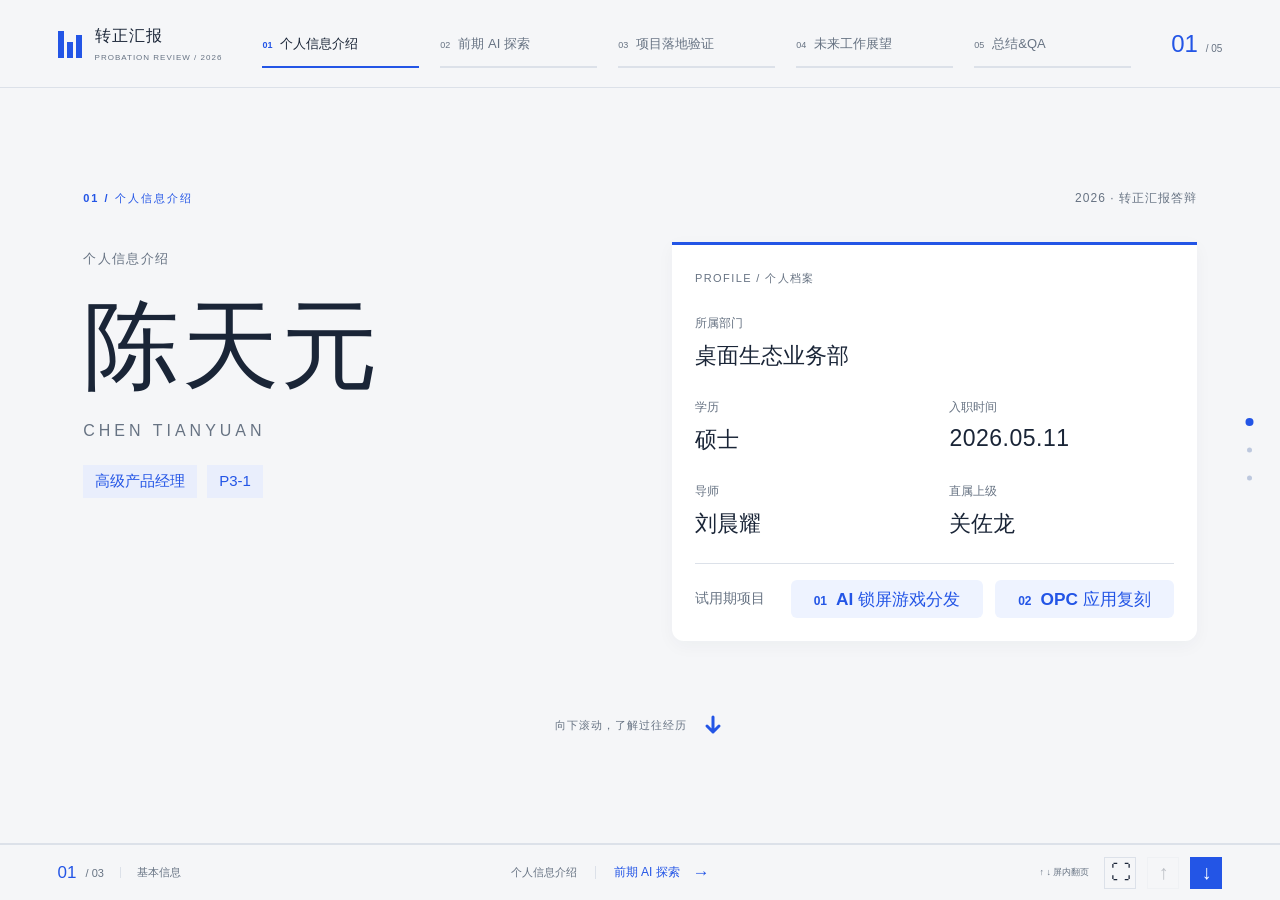
==== commit 3d818d34: "1.1" ====
--- a/docs/index.html
+++ b/docs/index.html
@@ -1,4 +1,76 @@
-<!doctype html><html lang="zh-CN"><head><meta charset="utf-8"><meta name="viewport" content="width=device-width,initial-scale=1"><meta name="color-scheme" content="light"><title>个人信息介绍 · 陈天元转正汇报答辩</title><meta name="description" content="陈天元转正汇报答辩，纵向分屏演示。"><link rel="icon" href="data:image/svg+xml,%3Csvg xmlns='http://www.w3.org/2000/svg' viewBox='0 0 64 64'%3E%3Crect width='64' height='64' rx='12' fill='%232355e6'/%3E%3Ctext x='32' y='44' text-anchor='middle' fill='white' font-size='38'%3EC%3C/text%3E%3C/svg%3E"><link rel="stylesheet" href="assets/styles.css?v=9"><script src="assets/presentation.js?v=6" defer></script></head><body data-page="0"><a class="skip-link" href="#profile">跳至正文</a><header class="topbar"><a class="brand" href="index.html" aria-label="返回个人信息介绍"><span class="brand-icon" aria-hidden="true"><i></i><i></i><i></i></span><span>转正汇报<small>PROBATION REVIEW / 2026</small></span></a><nav class="progress-nav" aria-label="答辩章节"><a href="index.html" data-chapter="0" aria-current="page"><small>01</small>个人信息介绍<i></i></a><a href="02-ai-exploration.html" data-chapter="1"><small>02</small>前期 AI 探索<i></i></a><a href="03-project-validation.html" data-chapter="2"><small>03</small>项目落地验证<i></i></a><a href="04-outlook.html" data-chapter="3"><small>04</small>未来工作展望<i></i></a><a href="05-summary-qa.html" data-chapter="4"><small>05</small>总结&QA<i></i></a></nav><span class="chapter-count"><strong>01</strong> / 05</span></header><main class="deck" id="main" tabindex="-1" aria-label="个人信息介绍纵向演示"><section id="profile" class="slide profile-slide" data-chapter="0" data-label="基本信息" aria-labelledby="profile-title"><div class="slide-inner"><div class="intro-kicker"><span class="eyebrow">01 / 个人信息介绍</span><span class="review-tag">2026 · 转正汇报答辩</span></div><div class="profile-hero"><div class="hero-name"><p class="micro">个人信息介绍</p><h1 id="profile-title">陈天元<span>CHEN TIANYUAN</span></h1><div class="role-row"><span>高级产品经理</span><span>P3-1</span></div><p class="hero-statement">从 AI 探索，<br><em>到业务落地。</em></p></div><div class="profile-details"><span class="micro">PROFILE / 个人档案</span><dl class="facts"><div><dt>所属部门</dt><dd>桌面生态业务部</dd></div><div><dt>学历</dt><dd>硕士</dd></div><div><dt>入职时间</dt><dd class="date">2026.05.11</dd></div><div><dt>导师</dt><dd>刘晨耀</dd></div><div><dt>直属上级</dt><dd>关佐龙</dd></div></dl></div></div><div class="responsibility"><div><span class="micro">试用期工作职责</span><h2>0 → 1 推进项目验证落地</h2></div><div class="project-tags"><span><i>01</i>AI 锁屏游戏分发</span><span><i>02</i>OPC 应用复刻</span></div></div><a class="scroll-cue" href="#experience">向下滚动，了解过往经历 <span>↓</span></a></div></section><section id="experience" class="slide experience-slide" data-chapter="0" data-label="过往经历与项目" aria-labelledby="experience-title"><div class="slide-inner"><div class="experience-lead"><p class="eyebrow">01 / 个人信息介绍</p><h2 id="experience-title">多年 <em>AI & Agent</em> 产品经验</h2><p class="experience-summary">主导多个北美 AI 产品 <strong>0–1 落地</strong>，完成产品业务闭环。</p><div class="capability"><span>AI 全链路构建</span><div class="capability-steps"><b>数据采集</b><i aria-hidden="true">→</i><b>数据标注</b><i aria-hidden="true">→</i><b>Benchmark 设计</b><i aria-hidden="true">→</i><b>模型训练</b><i aria-hidden="true">→</i><b>调参优化</b><i aria-hidden="true">→</i><b>Agent 编排</b></div></div></div><div class="case-grid">
-<article class="case-card panel"><div class="case-top"><span class="case-index">01</span><span class="micro">内容分发 · 商业闭环</span><span class="arrow-icon">↗</span></div><h3>北美短剧分发平台</h3><p class="case-description">跑通素人内容分发业务，完成 AI 生成到商业转化闭环。</p><div class="metrics"><div><strong><span>＞</span>1,000</strong><span>月活跃用户（MAU）</span></div><div><strong>100<span>+</span></strong><span>人均月发布量</span></div><div><strong><span>$</span>15</strong><span>平均单次发布变现</span></div></div><div class="case-highlight"><span class="highlight-icon">✦</span><p><b>Agent 7×24 小时账号托管</b><br>支持自动发布、自主运营涨粉。</p></div></article>
-<article class="case-card panel"><div class="case-top"><span class="case-index">02</span><span class="micro">跨境电商 · 增长提效</span><span class="arrow-icon">↗</span></div><h3>企业 AI 中台</h3><p class="case-description">支撑跨境电商 GMV 增长与成本结构优化。</p><div class="metrics"><div><strong>60<span>% ↓</span></strong><span>商品上新周期</span></div><div><strong><span>+</span>18<span>%</span></strong><span>订单数</span></div><div><strong>亿级</strong><span>间接赋能 GMV 增长</span></div></div><div class="case-highlight"><span class="highlight-icon">✦</span><p><b>市场调研 & 商品素材生成 Agent</b><br>搭建供应链模型，提高流转率。</p></div></article>
-</div></div></section><section id="trial-review" class="slide trial-slide" data-chapter="0" data-label="试用期回顾" aria-labelledby="trial-review-title"><div class="slide-inner"><div class="experience-lead"><p class="eyebrow">01 / 个人信息介绍</p><h2 id="trial-review-title">试用期回顾</h2><p class="experience-summary">从了解业务与团队，到探索方向、实践落地。</p></div><div class="trial-timeline"><article class="trial-stage"><div class="trial-stage-head"><span>01</span><p>第 1 个月</p></div><ul><li>公司制度、企业背景培训</li><li>业务学习了解</li></ul></article><article class="trial-stage"><div class="trial-stage-head"><span>02</span><p>第 2–3 个月</p></div><ul><li>AI 方向探索脑爆</li><li>Demo 构建及初步验证</li></ul></article><article class="trial-stage"><div class="trial-stage-head"><span>03</span><p>第 4–6 个月</p></div><ul><li>AI 项目落地实践</li></ul></article></div></div></section></main><nav class="screen-dots" aria-label="本模块分屏导航"><a href="#profile" aria-label="第 1 屏：基本信息" title="基本信息" aria-current="true"><i></i></a><a href="#experience" aria-label="第 2 屏：过往经历与项目" title="过往经历与项目"><i></i></a><a href="#trial-review" aria-label="第 3 屏：试用期回顾" title="试用期回顾"><i></i></a></nav><footer class="presentation-controls"><div class="current-screen"><strong>01</strong><span>/ 03</span><i></i><span class="screen-label">基本信息</span></div><nav class="module-navigation" aria-label="切换模块"><span class="module-start">个人信息介绍</span><span class="module-divider"></span><a class="module-link next-module" href="02-ai-exploration.html">前期 AI 探索<span>→</span></a></nav><div class="control-actions"><span class="keyboard-tip">↑ ↓ 屏内翻页</span><button class="fullscreen-button" aria-label="全屏演示" title="全屏演示（F）">⛶</button><button class="previous-screen" aria-label="上一屏" title="上一屏（↑）" disabled>↑</button><button class="next-screen" aria-label="下一屏" title="下一屏（↓）" >↓</button></div></footer><div class="toast" role="status"></div></body></html>+<!doctype html><html lang="zh-CN"><head><meta charset="utf-8"><meta name="viewport" content="width=device-width,initial-scale=1"><meta name="color-scheme" content="light"><title>个人信息介绍 · 陈天元转正汇报答辩</title><meta name="description" content="陈天元转正汇报答辩，纵向分屏演示。"><link rel="icon" href="data:image/svg+xml,%3Csvg xmlns='http://www.w3.org/2000/svg' viewBox='0 0 64 64'%3E%3Crect width='64' height='64' rx='12' fill='%232355e6'/%3E%3Ctext x='32' y='44' text-anchor='middle' fill='white' font-size='38'%3EC%3C/text%3E%3C/svg%3E"><link rel="stylesheet" href="assets/styles.css?v=9"><script src="assets/presentation.js?v=6" defer></script>
+<style>
+.profile-slide .profile-hero{gap:clamp(28px,5vw,72px)}
+.profile-slide .profile-details,
+.profile-slide .profile-projects {
+  background:#fff;
+  border-top:3px solid var(--blue);
+  border-radius:0 0 12px 12px;
+  padding:clamp(16px,1.8vw,26px);
+  box-shadow:0 5px 18px #1b2c4b0a;
+}
+.profile-slide .project-tags span{background:#eef3ff;color:var(--blue);padding:9px 14px;border-radius:8px}
+#experience .profile-experience-summary{margin:12px 0 20px;padding-left:16px;border-left:3px solid var(--blue);font-size:clamp(17px,1.8vw,24px);line-height:1.65;color:#354258}
+#experience .profile-experience-summary strong{color:var(--blue)}
+#experience .case-card,.trial-slide .trial-stage{border-radius:0 0 12px 12px;box-shadow:0 6px 18px #1b2c4b0a}
+.trial-slide .trial-timeline{margin-top:24px}
+.trial-slide .trial-stage{
+  min-height:clamp(230px,36vh,390px);
+  padding:clamp(22px,2.5vw,34px);
+  display:flex;
+  flex-direction:column;
+  justify-content:center;
+}
+.trial-slide .trial-stage-head{padding-bottom:18px}
+.trial-slide .trial-stage-head p{font-size:clamp(21px,2.2vw,30px)}
+.trial-slide .trial-stage-head>span{font-size:14px}
+.trial-slide .trial-stage li{font-size:clamp(17px,1.55vw,22px);line-height:1.65;padding-block:6px}
+@media(min-width:901px){
+  .profile-slide .project-tags{display:grid;grid-template-columns:repeat(2,minmax(0,1fr));gap:12px}
+  .profile-slide .project-tags span{text-align:center}
+}
+.trial-slide .trial-stage{justify-content:flex-start}
+.profile-projects{text-align:center;justify-content:center;display:flex;align-items:center;flex-wrap:wrap;gap:10px 14px;margin-top:18px}
+.profile-projects .project-tags{display:flex;justify-content:center;gap:8px;flex-wrap:wrap}
+.profile-projects .project-tags span{padding:7px 10px;background:#eef3ff;border-radius:6px;color:var(--blue);font-size:16px;font-weight:700}
+@media(min-width:801px){
+  .profile-slide .hero-name{align-self:start;padding-top:6px}
+}
+.profile-projects>.micro{font-size:14px;letter-spacing:0}
+.profile-projects .project-tags span{font-size:clamp(17px,1.55vw,23px)}
+.profile-projects .project-tags i{font-size:12px}
+.profile-slide .profile-projects {
+  border-top:0;
+  border-left:3px solid var(--blue);
+  border-radius:0 12px 12px 0;
+  justify-content:space-between;
+  column-gap:clamp(16px,2vw,28px);
+}
+.profile-projects > .micro{flex:none}
+.profile-projects .project-tags{flex:1 1 auto;gap:12px}
+.profile-projects .project-tags span{flex:1 1 auto;text-align:center}
+@media(min-width:801px){
+  .profile-slide .profile-hero{align-items:stretch}
+  .profile-slide .hero-name{align-self:start;padding:6px 0}
+}
+.profile-slide .profile-details .profile-projects{
+  margin-top:24px;padding:16px 0 0;border:0;border-top:1px solid var(--line);
+  border-radius:0;box-shadow:none;justify-content:flex-start;
+}
+.profile-slide .profile-details .project-tags span{font-size:clamp(15px,1.35vw,20px)}
+@media(min-width:801px){
+  .profile-slide .hero-name h1{font-size:clamp(76px,7.6vw,120px)}
+  .profile-slide .hero-name h1 span{font-size:16px}
+  .profile-slide .hero-name > .micro{font-size:13px}
+  .profile-slide .hero-name .role-row span{font-size:15px}
+}
+.profile-slide .scroll-cue{margin-top:clamp(52px,8vh,84px)}
+.profile-slide .scroll-cue svg{color:var(--blue);animation:profile-scroll-bob 1.4s ease-in-out infinite}
+@keyframes profile-scroll-bob{50%{transform:translateY(12px);filter:drop-shadow(0 0 6px #2355e688)}}
+@media(prefers-reduced-motion:reduce){.profile-slide .scroll-cue svg{animation:none}}
+#experience .metrics strong{font-size:clamp(28px,3.25vw,48px);font-weight:800;line-height:1.1}
+#experience .metrics strong span{font-weight:800}
+</style></head><body data-page="0"><a class="skip-link" href="#profile">跳至正文</a><header class="topbar"><a class="brand" href="index.html" aria-label="返回个人信息介绍"><span class="brand-icon" aria-hidden="true"><i></i><i></i><i></i></span><span>转正汇报<small>PROBATION REVIEW / 2026</small></span></a><nav class="progress-nav" aria-label="答辩章节"><a href="index.html" data-chapter="0" aria-current="page"><small>01</small>个人信息介绍<i></i></a><a href="02-ai-exploration.html" data-chapter="1"><small>02</small>前期 AI 探索<i></i></a><a href="03-project-validation.html" data-chapter="2"><small>03</small>项目落地验证<i></i></a><a href="04-outlook.html" data-chapter="3"><small>04</small>未来工作展望<i></i></a><a href="05-summary-qa.html" data-chapter="4"><small>05</small>总结&QA<i></i></a></nav><span class="chapter-count"><strong>01</strong> / 05</span></header><main class="deck" id="main" tabindex="-1" aria-label="个人信息介绍纵向演示"><section id="profile" class="slide profile-slide" data-chapter="0" data-label="基本信息" aria-labelledby="profile-title"><div class="slide-inner"><div class="intro-kicker"><span class="eyebrow">01 / 个人信息介绍</span><span class="review-tag">2026 · 转正汇报答辩</span></div><div class="profile-hero"><div class="hero-name"><p class="micro">个人信息介绍</p><h1 id="profile-title">陈天元<span>CHEN TIANYUAN</span></h1><div class="role-row"><span>高级产品经理</span><span>P3-1</span></div></div><div class="profile-details"><span class="micro">PROFILE / 个人档案</span><dl class="facts"><div><dt>所属部门</dt><dd>桌面生态业务部</dd></div><div><dt>学历</dt><dd>硕士</dd></div><div><dt>入职时间</dt><dd class="date">2026.05.11</dd></div><div><dt>导师</dt><dd>刘晨耀</dd></div><div><dt>直属上级</dt><dd>关佐龙</dd></div></dl><div class="profile-projects"><span class="micro">试用期项目</span><div class="project-tags"><span><i>01</i>AI 锁屏游戏分发</span><span><i>02</i>OPC 应用复刻</span></div></div></div></div><a class="scroll-cue" href="#experience">向下滚动，了解过往经历 <svg aria-hidden="true" width="24" height="24" viewBox="0 0 24 24" fill="none" stroke="currentColor" stroke-width="3" stroke-linecap="round" stroke-linejoin="round"><path d="M12 4v15m-6-6 6 6 6-6"/></svg></a></div></section><section id="experience" class="slide experience-slide" data-chapter="0" data-label="过往经历与项目" aria-labelledby="experience-title"><div class="slide-inner"><div class="experience-lead"><p class="eyebrow">01 / 个人信息介绍</p><h2 id="experience-title">过往经历</h2><p class="profile-experience-summary">主导多个北美 AI 产品 <strong>0–1 落地</strong>，完成产品业务闭环</p></div><div class="case-grid">
+<article class="case-card panel"><div class="case-top"><span class="case-index">01</span><span class="micro"></span><span class="arrow-icon">↗</span></div><h3>北美短剧分发平台</h3><p class="case-description">跑通素人内容分发业务，完成 AI 生成到商业转化闭环。</p><div class="metrics"><div><strong><span>＞</span>1,000</strong><span>月活跃用户（MAU）</span></div><div><strong>100<span>+</span></strong><span>人均月发布量</span></div><div><strong><span>$</span>15</strong><span>平均单次发布变现</span></div></div><div class="case-highlight"><span class="highlight-icon">✦</span><p><b>Agent 7×24 小时社媒账号运营托管</b><br></p></div></article>
+<article class="case-card panel"><div class="case-top"><span class="case-index">02</span><span class="micro"></span><span class="arrow-icon">↗</span></div><h3>企业 AI 中台</h3><p class="case-description">支撑跨境电商 GMV 增长与成本结构优化。</p><div class="metrics"><div><strong>60<span>% ↓</span></strong><span>商品上新周期</span></div><div><strong><span>+</span>18<span>%</span></strong><span>订单数</span></div><div><strong>亿级</strong><span>间接赋能 GMV 增长</span></div></div><div class="case-highlight"><span class="highlight-icon">✦</span><p><b>市场 &amp; 供应链 Agent 全面覆盖</b><br></p></div></article>
+</div></div></section><section id="trial-review" class="slide trial-slide" data-chapter="0" data-label="试用期回顾" aria-labelledby="trial-review-title"><div class="slide-inner"><div class="experience-lead"><p class="eyebrow">01 / 个人信息介绍</p><h2 id="trial-review-title">试用期回顾</h2></div><div class="trial-timeline"><article class="trial-stage"><div class="trial-stage-head"><span>01</span><p>第 1 个月</p></div><ul><li>公司制度、企业背景培训</li><li>业务学习了解</li></ul></article><article class="trial-stage"><div class="trial-stage-head"><span>02</span><p>第 2–3 个月</p></div><ul><li>AI 方向探索脑爆</li><li>Demo 构建及初步验证</li></ul></article><article class="trial-stage"><div class="trial-stage-head"><span>03</span><p>第 4–6 个月</p></div><ul><li>AI 项目落地实践</li><li>跨部门沟通协作</li></ul></article></div></div></section></main><nav class="screen-dots" aria-label="本模块分屏导航"><a href="#profile" aria-label="第 1 屏：基本信息" title="基本信息" aria-current="true"><i></i></a><a href="#experience" aria-label="第 2 屏：过往经历与项目" title="过往经历与项目"><i></i></a><a href="#trial-review" aria-label="第 3 屏：试用期回顾" title="试用期回顾"><i></i></a></nav><footer class="presentation-controls"><div class="current-screen"><strong>01</strong><span>/ 03</span><i></i><span class="screen-label">基本信息</span></div><nav class="module-navigation" aria-label="切换模块"><span class="module-start">个人信息介绍</span><span class="module-divider"></span><a class="module-link next-module" href="02-ai-exploration.html">前期 AI 探索<span>→</span></a></nav><div class="control-actions"><span class="keyboard-tip">↑ ↓ 屏内翻页</span><button class="fullscreen-button" aria-label="全屏演示" title="全屏演示（F）">⛶</button><button class="previous-screen" aria-label="上一屏" title="上一屏（↑）" disabled>↑</button><button class="next-screen" aria-label="下一屏" title="下一屏（↓）" >↓</button></div></footer><div class="toast" role="status"></div><script src="assets/image-preview.js" defer></script></body></html>
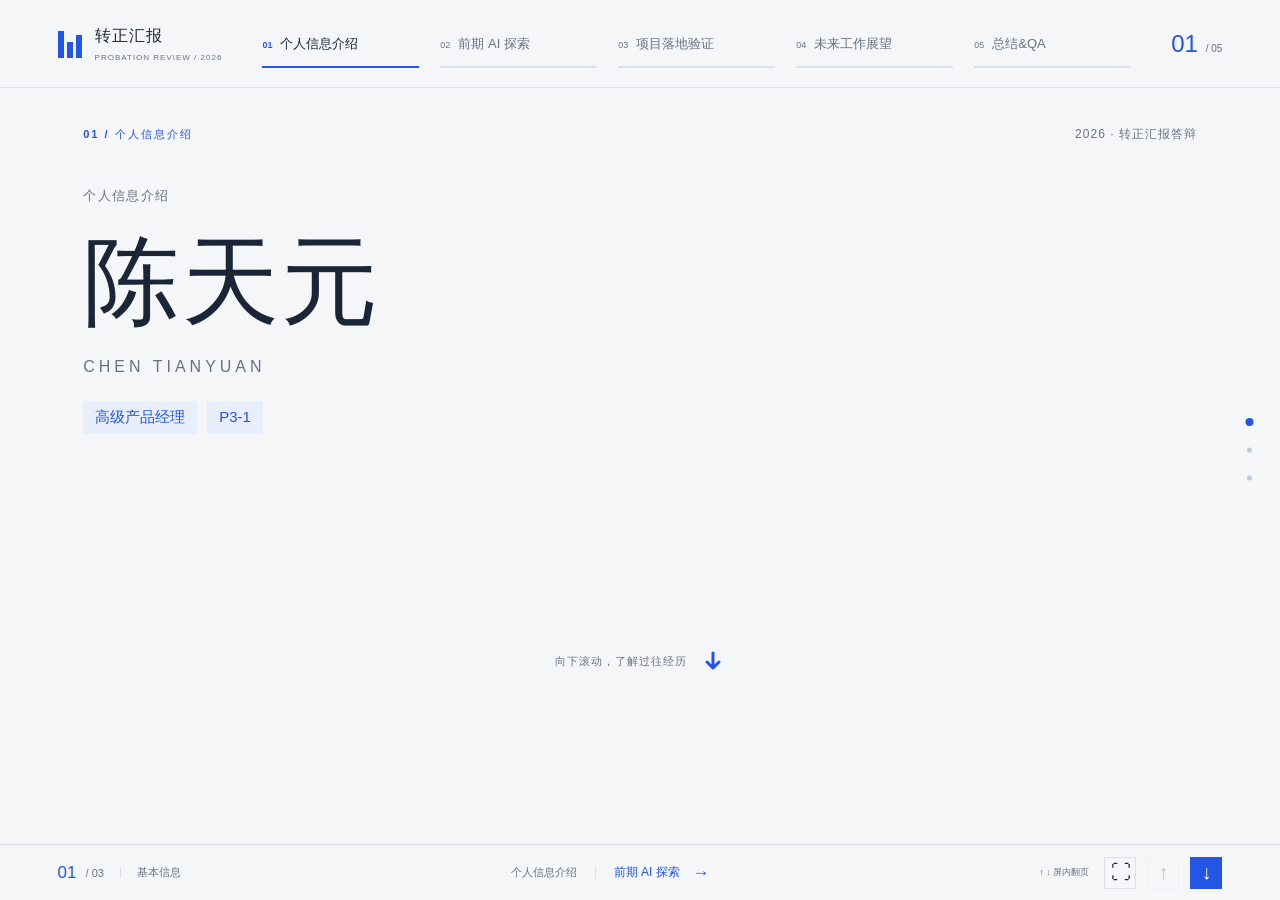
==== commit 1abc32b1: "v1.2" ====
--- a/docs/index.html
+++ b/docs/index.html
@@ -68,9 +68,59 @@
 .profile-slide .scroll-cue svg{color:var(--blue);animation:profile-scroll-bob 1.4s ease-in-out infinite}
 @keyframes profile-scroll-bob{50%{transform:translateY(12px);filter:drop-shadow(0 0 6px #2355e688)}}
 @media(prefers-reduced-motion:reduce){.profile-slide .scroll-cue svg{animation:none}}
-#experience .metrics strong{font-size:clamp(28px,3.25vw,48px);font-weight:800;line-height:1.1}
-#experience .metrics strong span{font-weight:800}
+#experience .metrics strong{font-size:clamp(24px,3.2vw,46px);font-weight:650;line-height:1.1}
+#experience .metrics strong span{font-size:inherit;font-weight:inherit;vertical-align:baseline}
+#experience .case-card{display:flex;flex-direction:column;gap:14px}
+#experience .case-card h3,#experience .case-card .metrics{margin-top:0}
+#experience .case-card .case-highlight{margin-top:auto}
+#experience .metrics strong .metric-direction{display:inline-block;font-family:Arial,sans-serif;font-size:.7em;font-weight:700;color:#c62828;vertical-align:.12em}
+
+@media(prefers-reduced-motion:no-preference){
+  .profile-reveal-ready .deck{scroll-snap-type:none}
+  .profile-reveal-ready .profile-slide{min-height:calc(100% + 180px);align-items:flex-start}
+  .profile-reveal-ready .profile-slide>.slide-inner{margin-block:0;position:sticky;top:20px}
+  .profile-reveal-ready .profile-details{transition:opacity .55s ease,transform .55s ease}
+  .profile-reveal-ready .profile-details :is(.facts>div,.profile-projects){transition:opacity .45s ease,transform .45s ease;transition-delay:calc(140ms + var(--reveal-order,0) * 85ms)}
+  .profile-reveal-ready:not(.profile-revealed) .profile-details,
+  .profile-reveal-ready:not(.profile-revealed) .profile-details :is(.facts>div,.profile-projects){opacity:0;transform:translateY(22px)}
+}
+@media(prefers-reduced-motion:no-preference){
+  :is(#experience,#trial-review) .experience-reveal-item{transition:opacity .45s ease,transform .45s ease;transition-delay:calc(var(--reveal-order) * 90ms)}
+  :is(#experience,#trial-review) .experience-reveal-pending .experience-reveal-item{opacity:0;transform:translateY(18px)}
+}
 </style></head><body data-page="0"><a class="skip-link" href="#profile">跳至正文</a><header class="topbar"><a class="brand" href="index.html" aria-label="返回个人信息介绍"><span class="brand-icon" aria-hidden="true"><i></i><i></i><i></i></span><span>转正汇报<small>PROBATION REVIEW / 2026</small></span></a><nav class="progress-nav" aria-label="答辩章节"><a href="index.html" data-chapter="0" aria-current="page"><small>01</small>个人信息介绍<i></i></a><a href="02-ai-exploration.html" data-chapter="1"><small>02</small>前期 AI 探索<i></i></a><a href="03-project-validation.html" data-chapter="2"><small>03</small>项目落地验证<i></i></a><a href="04-outlook.html" data-chapter="3"><small>04</small>未来工作展望<i></i></a><a href="05-summary-qa.html" data-chapter="4"><small>05</small>总结&QA<i></i></a></nav><span class="chapter-count"><strong>01</strong> / 05</span></header><main class="deck" id="main" tabindex="-1" aria-label="个人信息介绍纵向演示"><section id="profile" class="slide profile-slide" data-chapter="0" data-label="基本信息" aria-labelledby="profile-title"><div class="slide-inner"><div class="intro-kicker"><span class="eyebrow">01 / 个人信息介绍</span><span class="review-tag">2026 · 转正汇报答辩</span></div><div class="profile-hero"><div class="hero-name"><p class="micro">个人信息介绍</p><h1 id="profile-title">陈天元<span>CHEN TIANYUAN</span></h1><div class="role-row"><span>高级产品经理</span><span>P3-1</span></div></div><div class="profile-details"><span class="micro">PROFILE / 个人档案</span><dl class="facts"><div><dt>所属部门</dt><dd>桌面生态业务部</dd></div><div><dt>学历</dt><dd>硕士</dd></div><div><dt>入职时间</dt><dd class="date">2026.05.11</dd></div><div><dt>导师</dt><dd>刘晨耀</dd></div><div><dt>直属上级</dt><dd>关佐龙</dd></div></dl><div class="profile-projects"><span class="micro">试用期项目</span><div class="project-tags"><span><i>01</i>AI 锁屏游戏分发</span><span><i>02</i>OPC 应用复刻</span></div></div></div></div><a class="scroll-cue" href="#experience">向下滚动，了解过往经历 <svg aria-hidden="true" width="24" height="24" viewBox="0 0 24 24" fill="none" stroke="currentColor" stroke-width="3" stroke-linecap="round" stroke-linejoin="round"><path d="M12 4v15m-6-6 6 6 6-6"/></svg></a></div></section><section id="experience" class="slide experience-slide" data-chapter="0" data-label="过往经历与项目" aria-labelledby="experience-title"><div class="slide-inner"><div class="experience-lead"><p class="eyebrow">01 / 个人信息介绍</p><h2 id="experience-title">过往经历</h2><p class="profile-experience-summary">主导多个北美 AI 产品 <strong>0–1 落地</strong>，完成产品业务闭环</p></div><div class="case-grid">
-<article class="case-card panel"><div class="case-top"><span class="case-index">01</span><span class="micro"></span><span class="arrow-icon">↗</span></div><h3>北美短剧分发平台</h3><p class="case-description">跑通素人内容分发业务，完成 AI 生成到商业转化闭环。</p><div class="metrics"><div><strong><span>＞</span>1,000</strong><span>月活跃用户（MAU）</span></div><div><strong>100<span>+</span></strong><span>人均月发布量</span></div><div><strong><span>$</span>15</strong><span>平均单次发布变现</span></div></div><div class="case-highlight"><span class="highlight-icon">✦</span><p><b>Agent 7×24 小时社媒账号运营托管</b><br></p></div></article>
-<article class="case-card panel"><div class="case-top"><span class="case-index">02</span><span class="micro"></span><span class="arrow-icon">↗</span></div><h3>企业 AI 中台</h3><p class="case-description">支撑跨境电商 GMV 增长与成本结构优化。</p><div class="metrics"><div><strong>60<span>% ↓</span></strong><span>商品上新周期</span></div><div><strong><span>+</span>18<span>%</span></strong><span>订单数</span></div><div><strong>亿级</strong><span>间接赋能 GMV 增长</span></div></div><div class="case-highlight"><span class="highlight-icon">✦</span><p><b>市场 &amp; 供应链 Agent 全面覆盖</b><br></p></div></article>
-</div></div></section><section id="trial-review" class="slide trial-slide" data-chapter="0" data-label="试用期回顾" aria-labelledby="trial-review-title"><div class="slide-inner"><div class="experience-lead"><p class="eyebrow">01 / 个人信息介绍</p><h2 id="trial-review-title">试用期回顾</h2></div><div class="trial-timeline"><article class="trial-stage"><div class="trial-stage-head"><span>01</span><p>第 1 个月</p></div><ul><li>公司制度、企业背景培训</li><li>业务学习了解</li></ul></article><article class="trial-stage"><div class="trial-stage-head"><span>02</span><p>第 2–3 个月</p></div><ul><li>AI 方向探索脑爆</li><li>Demo 构建及初步验证</li></ul></article><article class="trial-stage"><div class="trial-stage-head"><span>03</span><p>第 4–6 个月</p></div><ul><li>AI 项目落地实践</li><li>跨部门沟通协作</li></ul></article></div></div></section></main><nav class="screen-dots" aria-label="本模块分屏导航"><a href="#profile" aria-label="第 1 屏：基本信息" title="基本信息" aria-current="true"><i></i></a><a href="#experience" aria-label="第 2 屏：过往经历与项目" title="过往经历与项目"><i></i></a><a href="#trial-review" aria-label="第 3 屏：试用期回顾" title="试用期回顾"><i></i></a></nav><footer class="presentation-controls"><div class="current-screen"><strong>01</strong><span>/ 03</span><i></i><span class="screen-label">基本信息</span></div><nav class="module-navigation" aria-label="切换模块"><span class="module-start">个人信息介绍</span><span class="module-divider"></span><a class="module-link next-module" href="02-ai-exploration.html">前期 AI 探索<span>→</span></a></nav><div class="control-actions"><span class="keyboard-tip">↑ ↓ 屏内翻页</span><button class="fullscreen-button" aria-label="全屏演示" title="全屏演示（F）">⛶</button><button class="previous-screen" aria-label="上一屏" title="上一屏（↑）" disabled>↑</button><button class="next-screen" aria-label="下一屏" title="下一屏（↓）" >↓</button></div></footer><div class="toast" role="status"></div><script src="assets/image-preview.js" defer></script></body></html>+<article class="case-card panel"><h3>北美短剧分发平台</h3><p class="case-description">跑通素人内容分发业务，完成 AI 生成到商业转化闭环。</p><div class="metrics"><div><strong>1000+</strong><span>月活跃用户（MAU）</span></div><div><strong>100+</strong><span>人均月发布量</span></div><div><strong>$15</strong><span>平均单次发布变现</span></div></div><div class="case-highlight"><span class="highlight-icon">✦</span><p><b>Agent 7×24 小时社媒账号运营托管</b><br></p></div></article>
+<article class="case-card panel"><h3>企业 AI 中台</h3><p class="case-description">支撑跨境电商 GMV 增长与成本结构优化。</p><div class="metrics"><div><strong>-60%</strong><span>商品上新周期</span></div><div><strong>+18%</strong><span>订单数</span></div><div><strong>亿级</strong><span>间接赋能 GMV 增长</span></div></div><div class="case-highlight"><span class="highlight-icon">✦</span><p><b>市场 &amp; 供应链 Agent 全面覆盖</b><br></p></div></article>
+</div></div></section><section id="trial-review" class="slide trial-slide" data-chapter="0" data-label="试用期回顾" aria-labelledby="trial-review-title"><div class="slide-inner"><div class="experience-lead"><p class="eyebrow">01 / 个人信息介绍</p><h2 id="trial-review-title">试用期回顾</h2></div><div class="trial-timeline"><article class="trial-stage"><div class="trial-stage-head"><span>01</span><p>第 1 个月</p></div><ul><li>公司制度、企业背景培训</li><li>业务学习了解</li></ul></article><article class="trial-stage"><div class="trial-stage-head"><span>02</span><p>第 2–3 个月</p></div><ul><li>AI 方向探索脑爆</li><li>Demo 构建及初步验证</li></ul></article><article class="trial-stage"><div class="trial-stage-head"><span>03</span><p>第 4–6 个月</p></div><ul><li>AI 项目落地实践</li><li>跨部门沟通协作</li></ul></article></div></div></section></main><nav class="screen-dots" aria-label="本模块分屏导航"><a href="#profile" aria-label="第 1 屏：基本信息" title="基本信息" aria-current="true"><i></i></a><a href="#experience" aria-label="第 2 屏：过往经历与项目" title="过往经历与项目"><i></i></a><a href="#trial-review" aria-label="第 3 屏：试用期回顾" title="试用期回顾"><i></i></a></nav><footer class="presentation-controls"><div class="current-screen"><strong>01</strong><span>/ 03</span><i></i><span class="screen-label">基本信息</span></div><nav class="module-navigation" aria-label="切换模块"><span class="module-start">个人信息介绍</span><span class="module-divider"></span><a class="module-link next-module" href="02-ai-exploration.html">前期 AI 探索<span>→</span></a></nav><div class="control-actions"><span class="keyboard-tip">↑ ↓ 屏内翻页</span><button class="fullscreen-button" aria-label="全屏演示" title="全屏演示（F）">⛶</button><button class="previous-screen" aria-label="上一屏" title="上一屏（↑）" disabled>↑</button><button class="next-screen" aria-label="下一屏" title="下一屏（↓）" >↓</button></div></footer><div class="toast" role="status"></div><script src="assets/image-preview.js" defer></script><script>
+(() => {
+  const deck = document.querySelector('.deck');
+  const items = document.querySelectorAll('.profile-details .facts > div, .profile-details .profile-projects');
+  items.forEach((item, index) => item.style.setProperty('--reveal-order', index));
+  document.body.classList.add('profile-reveal-ready');
+  const reveal = () => {
+    if (deck.scrollTop < 32) return;
+    document.body.classList.add('profile-revealed');
+    deck.removeEventListener('scroll', reveal);
+  };
+  deck.addEventListener('scroll', reveal, { passive: true });
+  reveal();
+})();
+</script><script>
+if ('IntersectionObserver' in window && matchMedia('(prefers-reduced-motion:no-preference)').matches) {
+  const observer = new IntersectionObserver(entries => {
+    for (const entry of entries) {
+      if (!entry.isIntersecting) continue;
+      entry.target.classList.remove('experience-reveal-pending');
+      observer.unobserve(entry.target);
+    }
+  }, {root: document.querySelector('.deck'), threshold: .35});
+  document.querySelectorAll('#experience .case-card, #trial-review .trial-stage').forEach(card => {
+    card.querySelectorAll('.metrics > div, .case-highlight, li').forEach((item, index) => {
+      item.classList.add('experience-reveal-item');
+      item.style.setProperty('--reveal-order', index);
+    });
+    card.classList.add('experience-reveal-pending');
+    observer.observe(card);
+  });
+}
+</script></body></html>
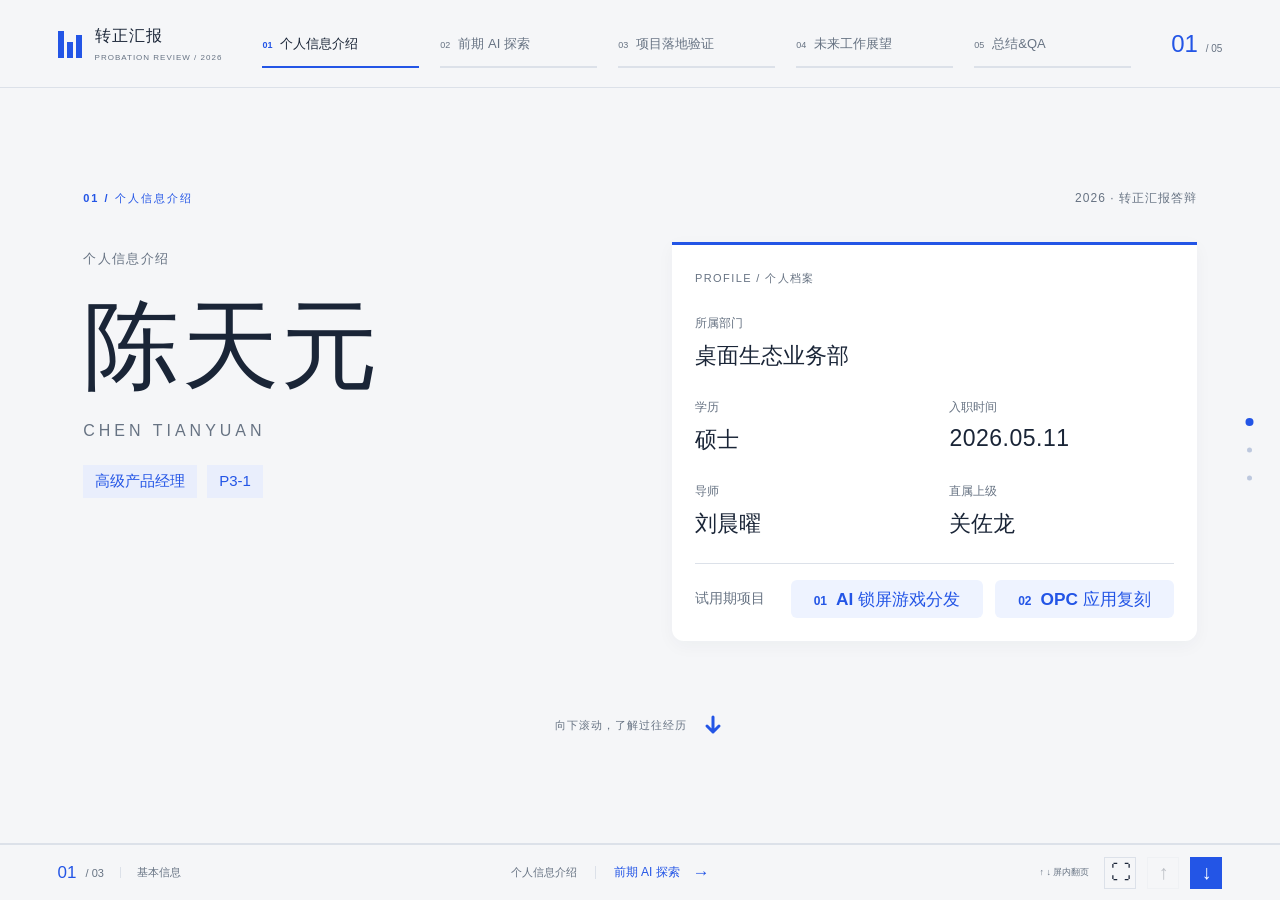
==== commit b31f4a92: "v1.4" ====
--- a/docs/index.html
+++ b/docs/index.html
@@ -1,4 +1,4 @@
-<!doctype html><html lang="zh-CN"><head><meta charset="utf-8"><meta name="viewport" content="width=device-width,initial-scale=1"><meta name="color-scheme" content="light"><title>个人信息介绍 · 陈天元转正汇报答辩</title><meta name="description" content="陈天元转正汇报答辩，纵向分屏演示。"><link rel="icon" href="data:image/svg+xml,%3Csvg xmlns='http://www.w3.org/2000/svg' viewBox='0 0 64 64'%3E%3Crect width='64' height='64' rx='12' fill='%232355e6'/%3E%3Ctext x='32' y='44' text-anchor='middle' fill='white' font-size='38'%3EC%3C/text%3E%3C/svg%3E"><link rel="stylesheet" href="assets/styles.css?v=9"><script src="assets/presentation.js?v=6" defer></script>
+<!doctype html><html lang="zh-CN"><head><meta charset="utf-8"><meta name="viewport" content="width=device-width,initial-scale=1"><meta name="color-scheme" content="light"><title>个人信息介绍 · 陈天元转正汇报答辩</title><meta name="description" content="陈天元转正汇报答辩，纵向分屏演示。"><link rel="icon" href="data:image/svg+xml,%3Csvg xmlns='http://www.w3.org/2000/svg' viewBox='0 0 64 64'%3E%3Crect width='64' height='64' rx='12' fill='%232355e6'/%3E%3Ctext x='32' y='44' text-anchor='middle' fill='white' font-size='38'%3EC%3C/text%3E%3C/svg%3E"><link rel="stylesheet" href="assets/styles.css?v=12"><script src="assets/presentation.js?v=6" defer></script>
 <style>
 .profile-slide .profile-hero{gap:clamp(28px,5vw,72px)}
 .profile-slide .profile-details,
@@ -75,37 +75,15 @@
 #experience .case-card .case-highlight{margin-top:auto}
 #experience .metrics strong .metric-direction{display:inline-block;font-family:Arial,sans-serif;font-size:.7em;font-weight:700;color:#c62828;vertical-align:.12em}
 
-@media(prefers-reduced-motion:no-preference){
-  .profile-reveal-ready .deck{scroll-snap-type:none}
-  .profile-reveal-ready .profile-slide{min-height:calc(100% + 180px);align-items:flex-start}
-  .profile-reveal-ready .profile-slide>.slide-inner{margin-block:0;position:sticky;top:20px}
-  .profile-reveal-ready .profile-details{transition:opacity .55s ease,transform .55s ease}
-  .profile-reveal-ready .profile-details :is(.facts>div,.profile-projects){transition:opacity .45s ease,transform .45s ease;transition-delay:calc(140ms + var(--reveal-order,0) * 85ms)}
-  .profile-reveal-ready:not(.profile-revealed) .profile-details,
-  .profile-reveal-ready:not(.profile-revealed) .profile-details :is(.facts>div,.profile-projects){opacity:0;transform:translateY(22px)}
-}
+
 @media(prefers-reduced-motion:no-preference){
   :is(#experience,#trial-review) .experience-reveal-item{transition:opacity .45s ease,transform .45s ease;transition-delay:calc(var(--reveal-order) * 90ms)}
   :is(#experience,#trial-review) .experience-reveal-pending .experience-reveal-item{opacity:0;transform:translateY(18px)}
 }
-</style></head><body data-page="0"><a class="skip-link" href="#profile">跳至正文</a><header class="topbar"><a class="brand" href="index.html" aria-label="返回个人信息介绍"><span class="brand-icon" aria-hidden="true"><i></i><i></i><i></i></span><span>转正汇报<small>PROBATION REVIEW / 2026</small></span></a><nav class="progress-nav" aria-label="答辩章节"><a href="index.html" data-chapter="0" aria-current="page"><small>01</small>个人信息介绍<i></i></a><a href="02-ai-exploration.html" data-chapter="1"><small>02</small>前期 AI 探索<i></i></a><a href="03-project-validation.html" data-chapter="2"><small>03</small>项目落地验证<i></i></a><a href="04-outlook.html" data-chapter="3"><small>04</small>未来工作展望<i></i></a><a href="05-summary-qa.html" data-chapter="4"><small>05</small>总结&QA<i></i></a></nav><span class="chapter-count"><strong>01</strong> / 05</span></header><main class="deck" id="main" tabindex="-1" aria-label="个人信息介绍纵向演示"><section id="profile" class="slide profile-slide" data-chapter="0" data-label="基本信息" aria-labelledby="profile-title"><div class="slide-inner"><div class="intro-kicker"><span class="eyebrow">01 / 个人信息介绍</span><span class="review-tag">2026 · 转正汇报答辩</span></div><div class="profile-hero"><div class="hero-name"><p class="micro">个人信息介绍</p><h1 id="profile-title">陈天元<span>CHEN TIANYUAN</span></h1><div class="role-row"><span>高级产品经理</span><span>P3-1</span></div></div><div class="profile-details"><span class="micro">PROFILE / 个人档案</span><dl class="facts"><div><dt>所属部门</dt><dd>桌面生态业务部</dd></div><div><dt>学历</dt><dd>硕士</dd></div><div><dt>入职时间</dt><dd class="date">2026.05.11</dd></div><div><dt>导师</dt><dd>刘晨耀</dd></div><div><dt>直属上级</dt><dd>关佐龙</dd></div></dl><div class="profile-projects"><span class="micro">试用期项目</span><div class="project-tags"><span><i>01</i>AI 锁屏游戏分发</span><span><i>02</i>OPC 应用复刻</span></div></div></div></div><a class="scroll-cue" href="#experience">向下滚动，了解过往经历 <svg aria-hidden="true" width="24" height="24" viewBox="0 0 24 24" fill="none" stroke="currentColor" stroke-width="3" stroke-linecap="round" stroke-linejoin="round"><path d="M12 4v15m-6-6 6 6 6-6"/></svg></a></div></section><section id="experience" class="slide experience-slide" data-chapter="0" data-label="过往经历与项目" aria-labelledby="experience-title"><div class="slide-inner"><div class="experience-lead"><p class="eyebrow">01 / 个人信息介绍</p><h2 id="experience-title">过往经历</h2><p class="profile-experience-summary">主导多个北美 AI 产品 <strong>0–1 落地</strong>，完成产品业务闭环</p></div><div class="case-grid">
+</style></head><body data-page="0"><a class="skip-link" href="#profile">跳至正文</a><header class="topbar"><a class="brand" href="index.html" aria-label="返回个人信息介绍"><span class="brand-icon" aria-hidden="true"><i></i><i></i><i></i></span><span>转正汇报<small>PROBATION REVIEW / 2026</small></span></a><nav class="progress-nav" aria-label="答辩章节"><a href="index.html" data-chapter="0" aria-current="page"><small>01</small>个人信息介绍<i></i></a><a href="02-ai-exploration.html" data-chapter="1"><small>02</small>前期 AI 探索<i></i></a><a href="03-project-validation.html" data-chapter="2"><small>03</small>项目落地验证<i></i></a><a href="04-outlook.html" data-chapter="3"><small>04</small>未来工作展望<i></i></a><a href="05-summary-qa.html" data-chapter="4"><small>05</small>总结&QA<i></i></a></nav><span class="chapter-count"><strong>01</strong> / 05</span></header><main class="deck" id="main" tabindex="-1" aria-label="个人信息介绍纵向演示"><section id="profile" class="slide profile-slide" data-chapter="0" data-label="基本信息" aria-labelledby="profile-title"><div class="slide-inner"><div class="intro-kicker"><span class="eyebrow">01 / 个人信息介绍</span><span class="review-tag">2026 · 转正汇报答辩</span></div><div class="profile-hero"><div class="hero-name"><p class="micro">个人信息介绍</p><h1 id="profile-title">陈天元<span>CHEN TIANYUAN</span></h1><div class="role-row"><span>高级产品经理</span><span>P3-1</span></div></div><div class="profile-details"><span class="micro">PROFILE / 个人档案</span><dl class="facts"><div><dt>所属部门</dt><dd>桌面生态业务部</dd></div><div><dt>学历</dt><dd>硕士</dd></div><div><dt>入职时间</dt><dd class="date">2026.05.11</dd></div><div><dt>导师</dt><dd>刘晨曜</dd></div><div><dt>直属上级</dt><dd>关佐龙</dd></div></dl><div class="profile-projects"><span class="micro">试用期项目</span><div class="project-tags"><span><i>01</i>AI 锁屏游戏分发</span><span><i>02</i>OPC 应用复刻</span></div></div></div></div><a class="scroll-cue" href="#experience">向下滚动，了解过往经历 <svg aria-hidden="true" width="24" height="24" viewBox="0 0 24 24" fill="none" stroke="currentColor" stroke-width="3" stroke-linecap="round" stroke-linejoin="round"><path d="M12 4v15m-6-6 6 6 6-6"/></svg></a></div></section><section id="experience" class="slide experience-slide" data-chapter="0" data-label="过往经历与项目" aria-labelledby="experience-title"><div class="slide-inner"><div class="experience-lead"><p class="eyebrow">01 / 个人信息介绍</p><h2 id="experience-title">过往经历</h2><p class="profile-experience-summary">主导多个北美 AI 产品 <strong>0–1 落地</strong>，完成产品业务闭环</p></div><div class="case-grid">
 <article class="case-card panel"><h3>北美短剧分发平台</h3><p class="case-description">跑通素人内容分发业务，完成 AI 生成到商业转化闭环。</p><div class="metrics"><div><strong>1000+</strong><span>月活跃用户（MAU）</span></div><div><strong>100+</strong><span>人均月发布量</span></div><div><strong>$15</strong><span>平均单次发布变现</span></div></div><div class="case-highlight"><span class="highlight-icon">✦</span><p><b>Agent 7×24 小时社媒账号运营托管</b><br></p></div></article>
 <article class="case-card panel"><h3>企业 AI 中台</h3><p class="case-description">支撑跨境电商 GMV 增长与成本结构优化。</p><div class="metrics"><div><strong>-60%</strong><span>商品上新周期</span></div><div><strong>+18%</strong><span>订单数</span></div><div><strong>亿级</strong><span>间接赋能 GMV 增长</span></div></div><div class="case-highlight"><span class="highlight-icon">✦</span><p><b>市场 &amp; 供应链 Agent 全面覆盖</b><br></p></div></article>
 </div></div></section><section id="trial-review" class="slide trial-slide" data-chapter="0" data-label="试用期回顾" aria-labelledby="trial-review-title"><div class="slide-inner"><div class="experience-lead"><p class="eyebrow">01 / 个人信息介绍</p><h2 id="trial-review-title">试用期回顾</h2></div><div class="trial-timeline"><article class="trial-stage"><div class="trial-stage-head"><span>01</span><p>第 1 个月</p></div><ul><li>公司制度、企业背景培训</li><li>业务学习了解</li></ul></article><article class="trial-stage"><div class="trial-stage-head"><span>02</span><p>第 2–3 个月</p></div><ul><li>AI 方向探索脑爆</li><li>Demo 构建及初步验证</li></ul></article><article class="trial-stage"><div class="trial-stage-head"><span>03</span><p>第 4–6 个月</p></div><ul><li>AI 项目落地实践</li><li>跨部门沟通协作</li></ul></article></div></div></section></main><nav class="screen-dots" aria-label="本模块分屏导航"><a href="#profile" aria-label="第 1 屏：基本信息" title="基本信息" aria-current="true"><i></i></a><a href="#experience" aria-label="第 2 屏：过往经历与项目" title="过往经历与项目"><i></i></a><a href="#trial-review" aria-label="第 3 屏：试用期回顾" title="试用期回顾"><i></i></a></nav><footer class="presentation-controls"><div class="current-screen"><strong>01</strong><span>/ 03</span><i></i><span class="screen-label">基本信息</span></div><nav class="module-navigation" aria-label="切换模块"><span class="module-start">个人信息介绍</span><span class="module-divider"></span><a class="module-link next-module" href="02-ai-exploration.html">前期 AI 探索<span>→</span></a></nav><div class="control-actions"><span class="keyboard-tip">↑ ↓ 屏内翻页</span><button class="fullscreen-button" aria-label="全屏演示" title="全屏演示（F）">⛶</button><button class="previous-screen" aria-label="上一屏" title="上一屏（↑）" disabled>↑</button><button class="next-screen" aria-label="下一屏" title="下一屏（↓）" >↓</button></div></footer><div class="toast" role="status"></div><script src="assets/image-preview.js" defer></script><script>
-(() => {
-  const deck = document.querySelector('.deck');
-  const items = document.querySelectorAll('.profile-details .facts > div, .profile-details .profile-projects');
-  items.forEach((item, index) => item.style.setProperty('--reveal-order', index));
-  document.body.classList.add('profile-reveal-ready');
-  const reveal = () => {
-    if (deck.scrollTop < 32) return;
-    document.body.classList.add('profile-revealed');
-    deck.removeEventListener('scroll', reveal);
-  };
-  deck.addEventListener('scroll', reveal, { passive: true });
-  reveal();
-})();
-</script><script>
 if ('IntersectionObserver' in window && matchMedia('(prefers-reduced-motion:no-preference)').matches) {
   const observer = new IntersectionObserver(entries => {
     for (const entry of entries) {
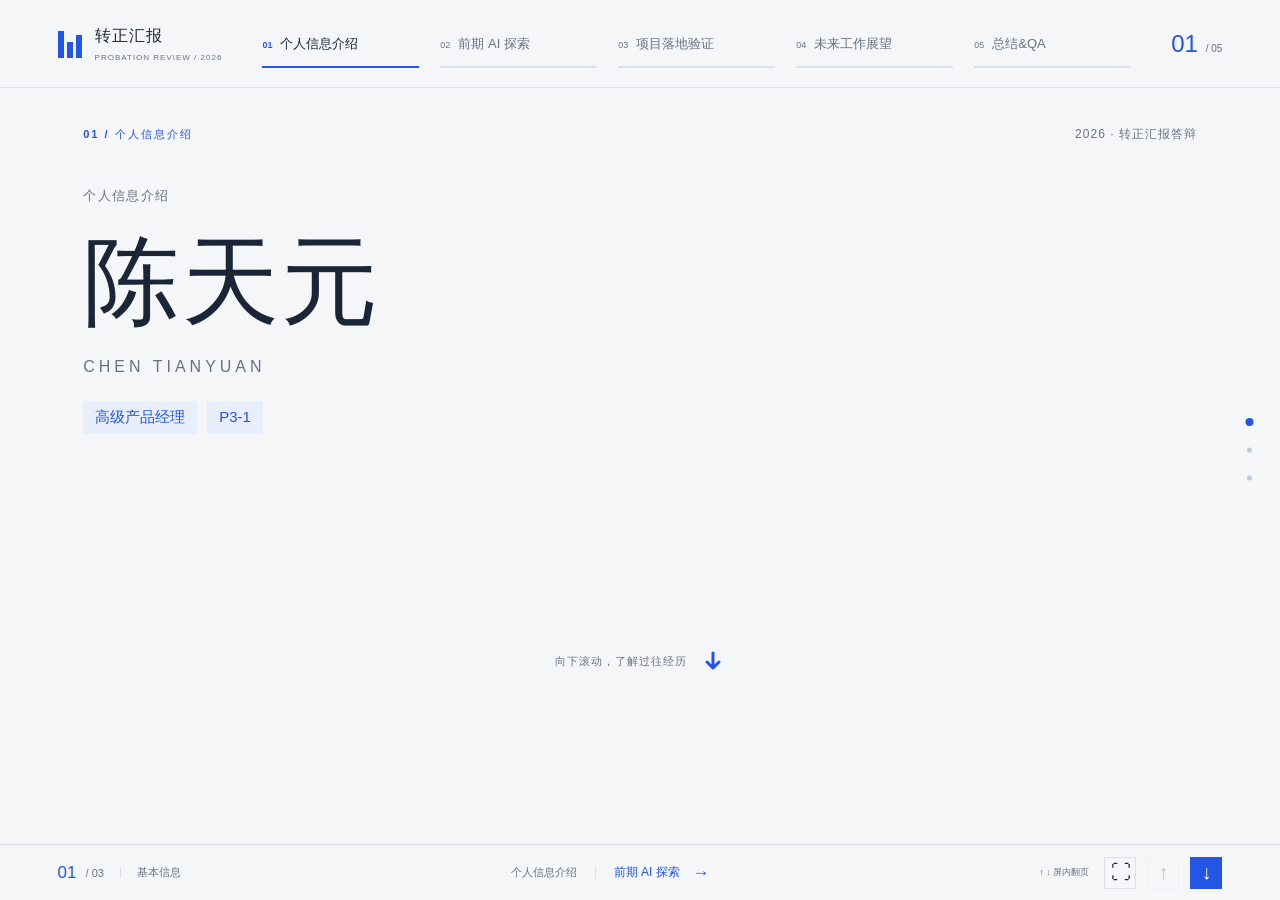
==== commit 80f3e0ac: "v1.5" ====
--- a/docs/index.html
+++ b/docs/index.html
@@ -80,6 +80,14 @@
   :is(#experience,#trial-review) .experience-reveal-item{transition:opacity .45s ease,transform .45s ease;transition-delay:calc(var(--reveal-order) * 90ms)}
   :is(#experience,#trial-review) .experience-reveal-pending .experience-reveal-item{opacity:0;transform:translateY(18px)}
 }
+@media(prefers-reduced-motion:no-preference){
+  .profile-reveal-ready .profile-slide{min-height:calc(100% + 180px);align-items:flex-start}
+  .profile-reveal-ready .profile-slide>.slide-inner{margin-block:0;position:sticky;top:20px}
+  .profile-reveal-ready .profile-details{transition:opacity .55s ease,transform .55s ease}
+  .profile-reveal-ready .profile-details :is(.facts>div,.profile-projects){transition:opacity .45s ease,transform .45s ease;transition-delay:calc(140ms + var(--reveal-order,0) * 85ms)}
+  .profile-reveal-ready:not(.profile-revealed) .profile-details,
+  .profile-reveal-ready:not(.profile-revealed) .profile-details :is(.facts>div,.profile-projects){opacity:0;transform:translateY(22px)}
+}
 </style></head><body data-page="0"><a class="skip-link" href="#profile">跳至正文</a><header class="topbar"><a class="brand" href="index.html" aria-label="返回个人信息介绍"><span class="brand-icon" aria-hidden="true"><i></i><i></i><i></i></span><span>转正汇报<small>PROBATION REVIEW / 2026</small></span></a><nav class="progress-nav" aria-label="答辩章节"><a href="index.html" data-chapter="0" aria-current="page"><small>01</small>个人信息介绍<i></i></a><a href="02-ai-exploration.html" data-chapter="1"><small>02</small>前期 AI 探索<i></i></a><a href="03-project-validation.html" data-chapter="2"><small>03</small>项目落地验证<i></i></a><a href="04-outlook.html" data-chapter="3"><small>04</small>未来工作展望<i></i></a><a href="05-summary-qa.html" data-chapter="4"><small>05</small>总结&QA<i></i></a></nav><span class="chapter-count"><strong>01</strong> / 05</span></header><main class="deck" id="main" tabindex="-1" aria-label="个人信息介绍纵向演示"><section id="profile" class="slide profile-slide" data-chapter="0" data-label="基本信息" aria-labelledby="profile-title"><div class="slide-inner"><div class="intro-kicker"><span class="eyebrow">01 / 个人信息介绍</span><span class="review-tag">2026 · 转正汇报答辩</span></div><div class="profile-hero"><div class="hero-name"><p class="micro">个人信息介绍</p><h1 id="profile-title">陈天元<span>CHEN TIANYUAN</span></h1><div class="role-row"><span>高级产品经理</span><span>P3-1</span></div></div><div class="profile-details"><span class="micro">PROFILE / 个人档案</span><dl class="facts"><div><dt>所属部门</dt><dd>桌面生态业务部</dd></div><div><dt>学历</dt><dd>硕士</dd></div><div><dt>入职时间</dt><dd class="date">2026.05.11</dd></div><div><dt>导师</dt><dd>刘晨曜</dd></div><div><dt>直属上级</dt><dd>关佐龙</dd></div></dl><div class="profile-projects"><span class="micro">试用期项目</span><div class="project-tags"><span><i>01</i>AI 锁屏游戏分发</span><span><i>02</i>OPC 应用复刻</span></div></div></div></div><a class="scroll-cue" href="#experience">向下滚动，了解过往经历 <svg aria-hidden="true" width="24" height="24" viewBox="0 0 24 24" fill="none" stroke="currentColor" stroke-width="3" stroke-linecap="round" stroke-linejoin="round"><path d="M12 4v15m-6-6 6 6 6-6"/></svg></a></div></section><section id="experience" class="slide experience-slide" data-chapter="0" data-label="过往经历与项目" aria-labelledby="experience-title"><div class="slide-inner"><div class="experience-lead"><p class="eyebrow">01 / 个人信息介绍</p><h2 id="experience-title">过往经历</h2><p class="profile-experience-summary">主导多个北美 AI 产品 <strong>0–1 落地</strong>，完成产品业务闭环</p></div><div class="case-grid">
 <article class="case-card panel"><h3>北美短剧分发平台</h3><p class="case-description">跑通素人内容分发业务，完成 AI 生成到商业转化闭环。</p><div class="metrics"><div><strong>1000+</strong><span>月活跃用户（MAU）</span></div><div><strong>100+</strong><span>人均月发布量</span></div><div><strong>$15</strong><span>平均单次发布变现</span></div></div><div class="case-highlight"><span class="highlight-icon">✦</span><p><b>Agent 7×24 小时社媒账号运营托管</b><br></p></div></article>
 <article class="case-card panel"><h3>企业 AI 中台</h3><p class="case-description">支撑跨境电商 GMV 增长与成本结构优化。</p><div class="metrics"><div><strong>-60%</strong><span>商品上新周期</span></div><div><strong>+18%</strong><span>订单数</span></div><div><strong>亿级</strong><span>间接赋能 GMV 增长</span></div></div><div class="case-highlight"><span class="highlight-icon">✦</span><p><b>市场 &amp; 供应链 Agent 全面覆盖</b><br></p></div></article>
@@ -101,4 +109,19 @@
     observer.observe(card);
   });
 }
+</script><script>
+(() => {
+  if (!matchMedia('(prefers-reduced-motion:no-preference)').matches) return;
+  const deck = document.querySelector('.deck');
+  const items = deck.querySelectorAll('.profile-details .facts > div, .profile-details .profile-projects');
+  items.forEach((item, index) => item.style.setProperty('--reveal-order', index));
+  document.body.classList.add('profile-reveal-ready');
+  const reveal = () => {
+    if (deck.scrollTop < 32) return;
+    document.body.classList.add('profile-revealed');
+    deck.removeEventListener('scroll', reveal);
+  };
+  deck.addEventListener('scroll', reveal, {passive:true});
+  reveal();
+})();
 </script></body></html>
